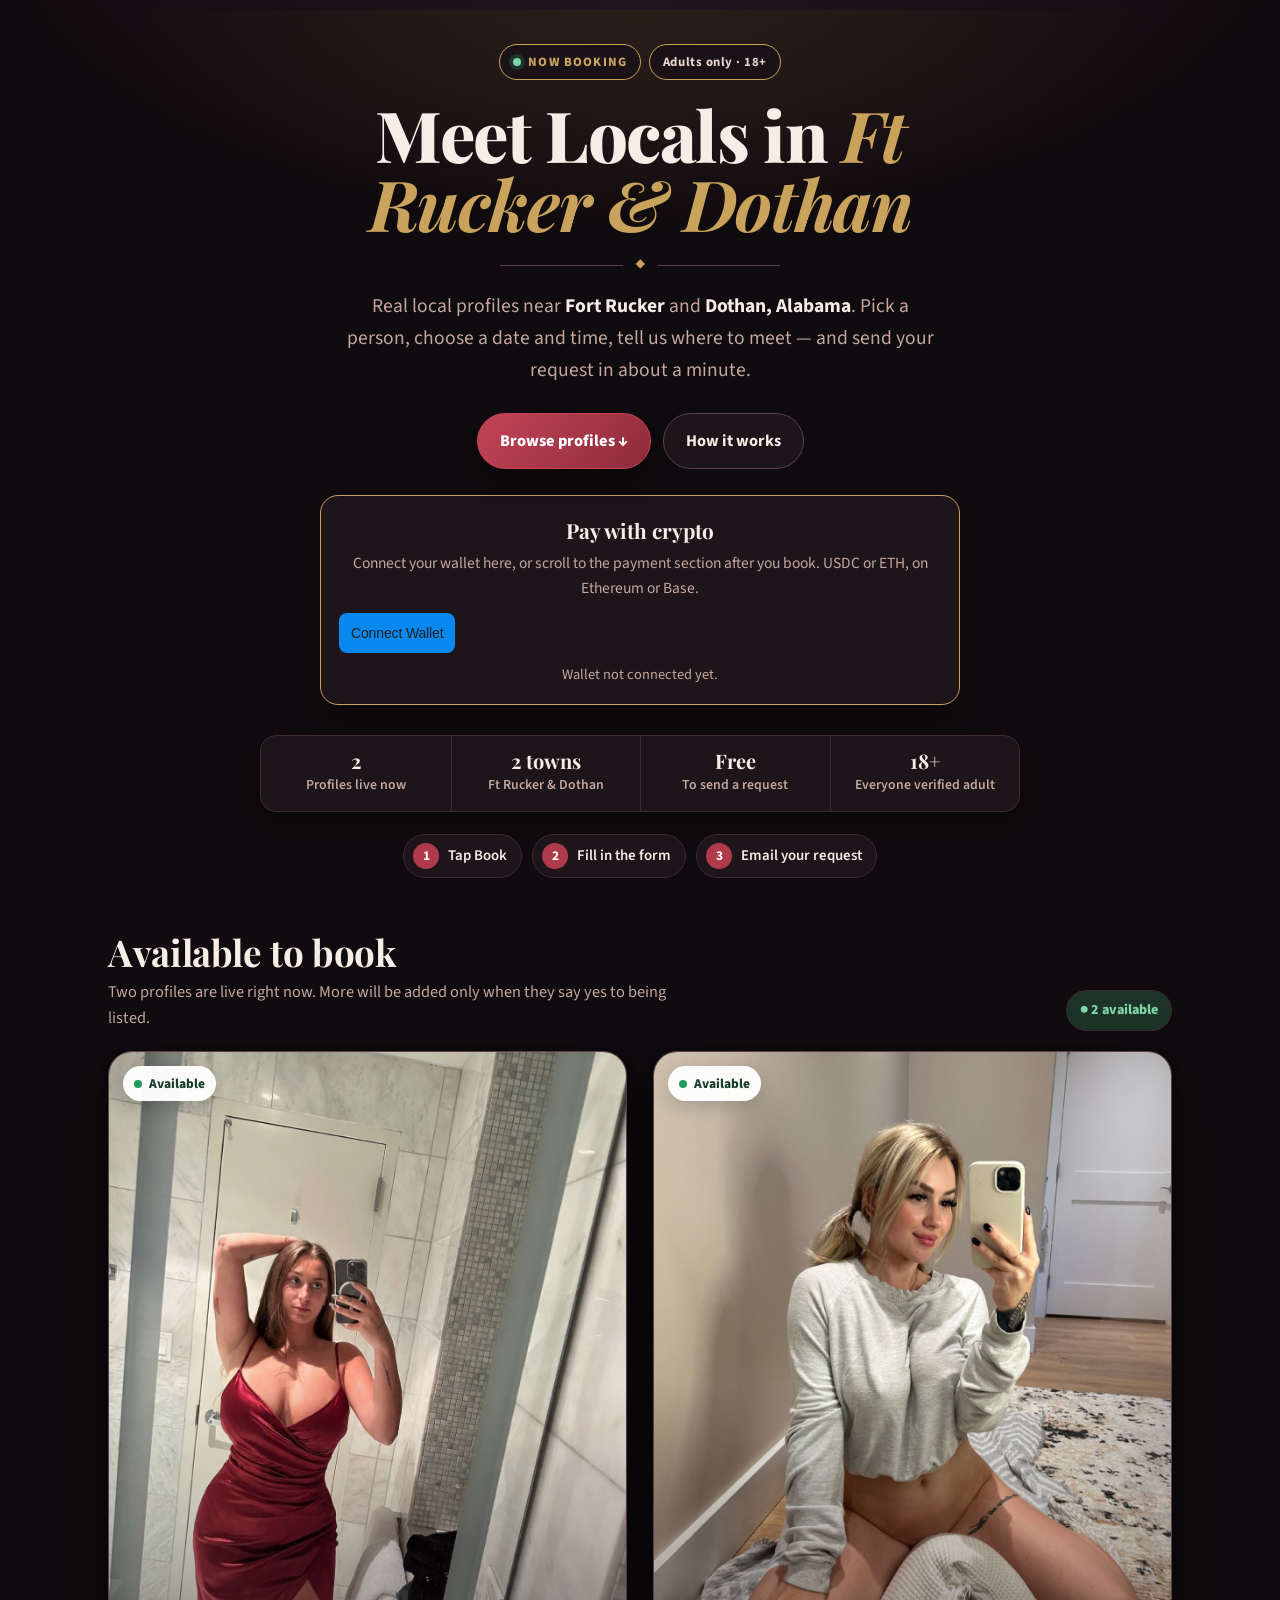
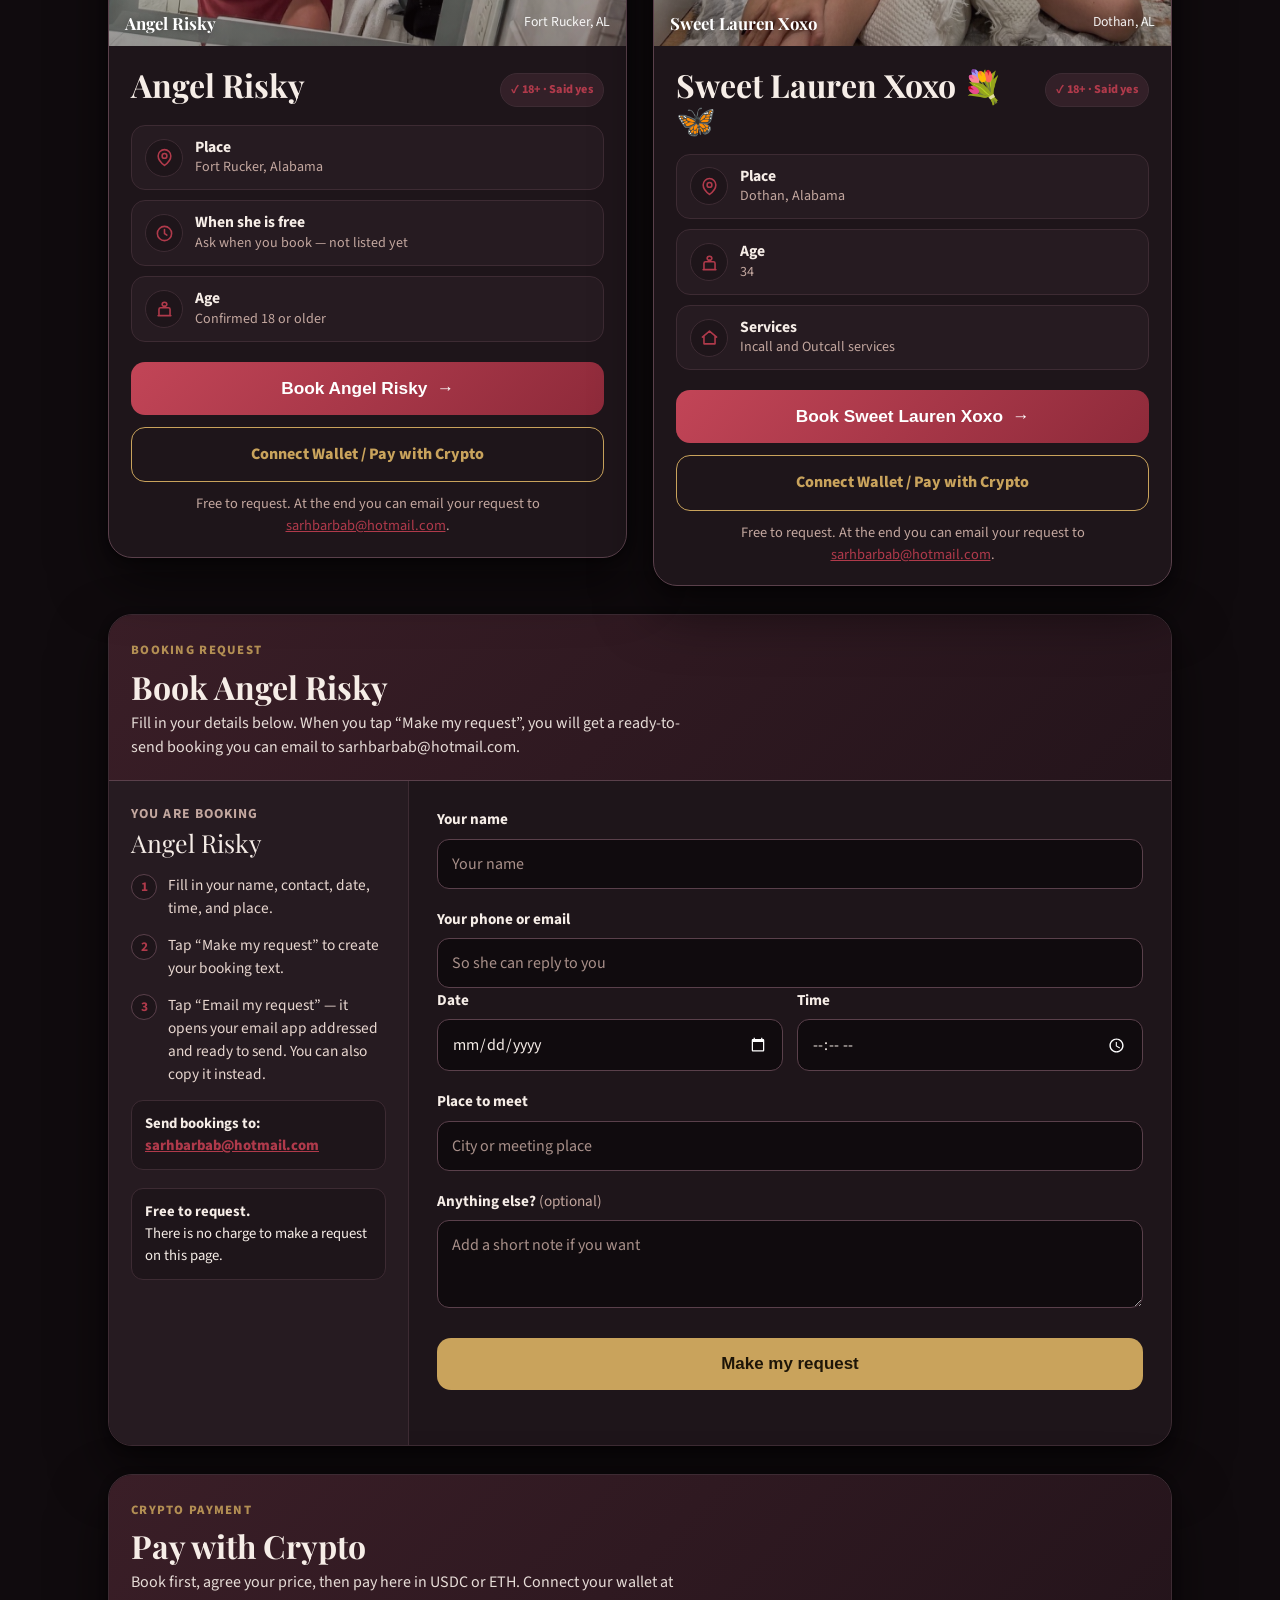
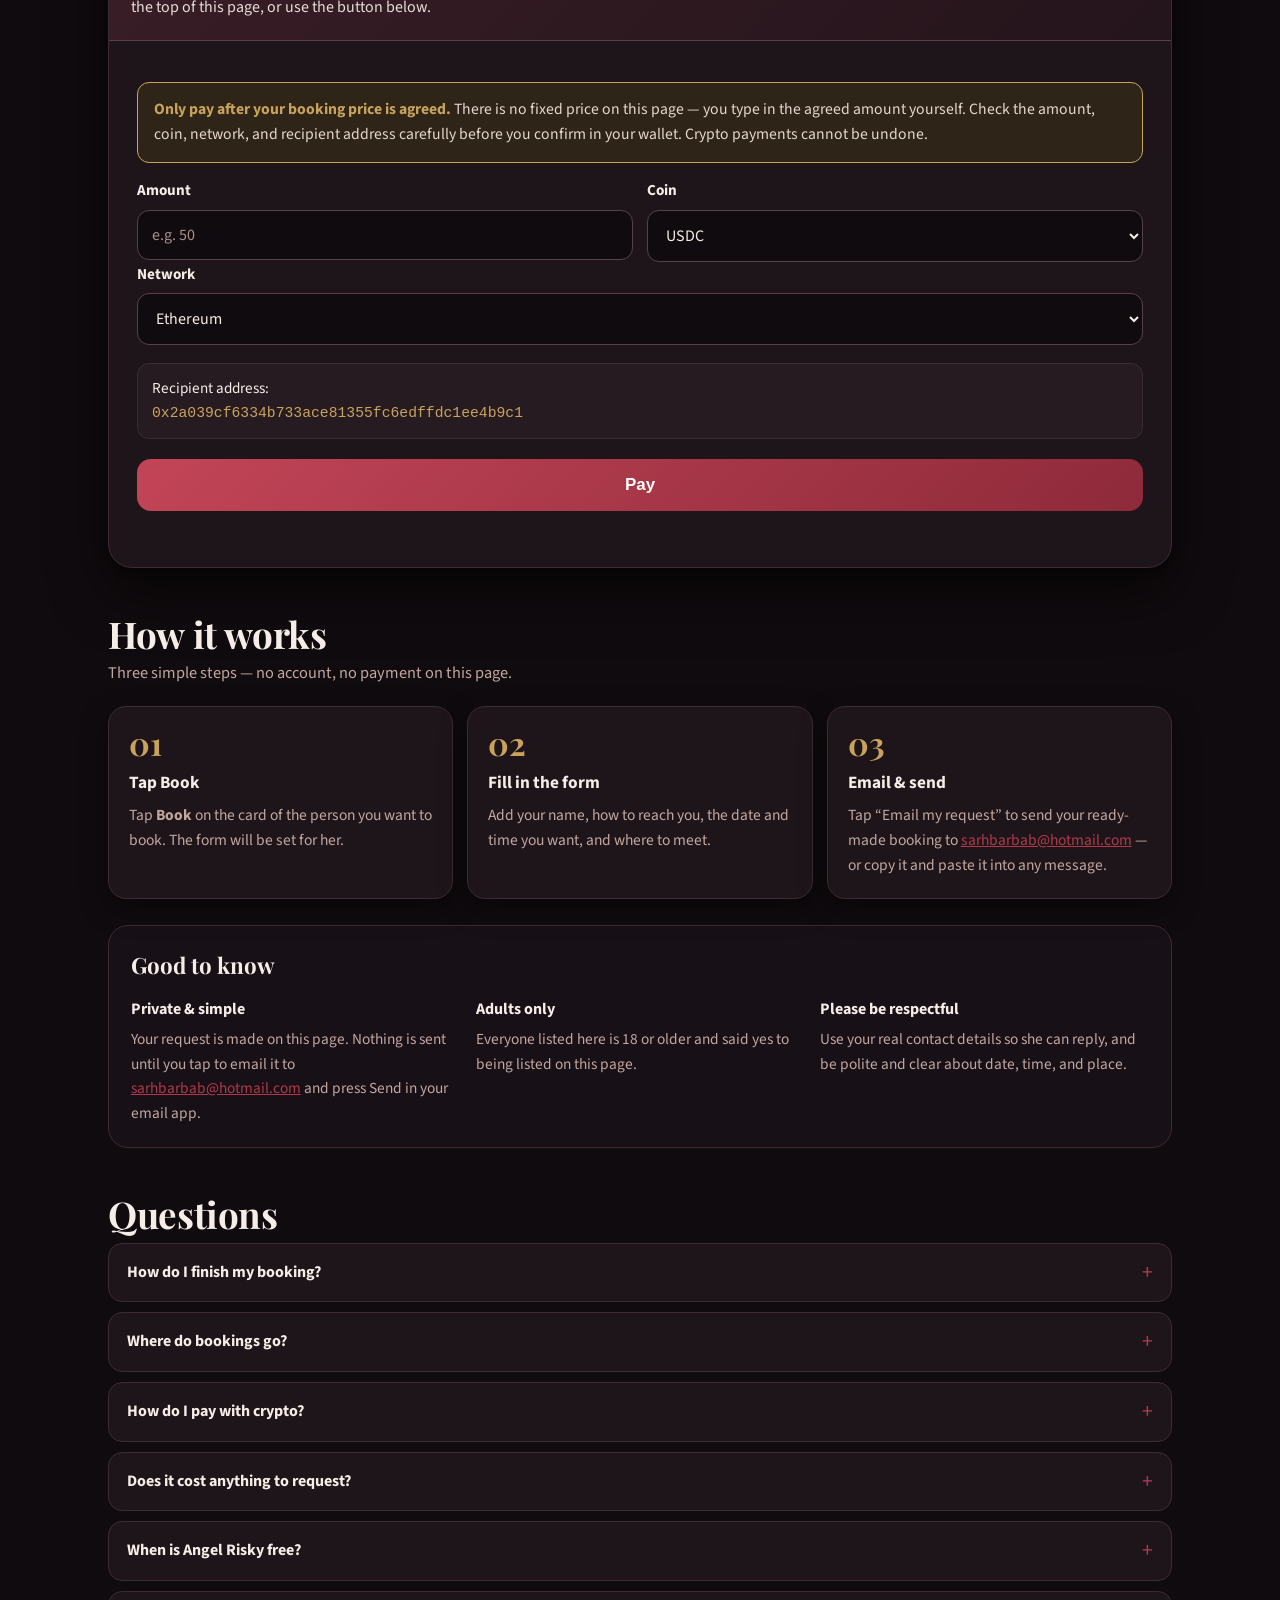
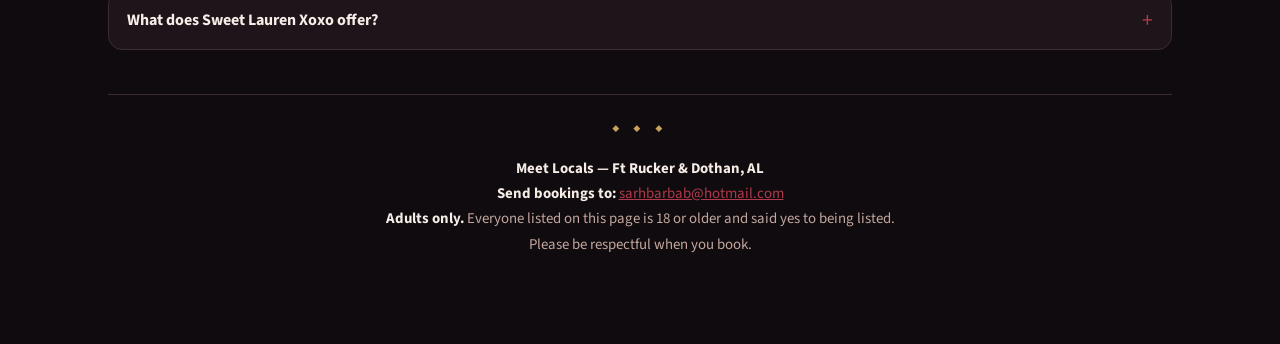
==== index.html @ 798cd859 "Mature redesign with wallet on main page" ====
<!doctype html>
<html lang="en">
<head>
<meta charset="utf-8" />
<meta name="viewport" content="width=device-width, initial-scale=1, viewport-fit=cover" />
<meta name="color-scheme" content="dark" />
<link rel="icon" href="data:," />
<title>Meet Locals — Ft Rucker &amp; Dothan, AL</title>
<link rel="preconnect" href="https://fonts.googleapis.com" />
<link rel="preconnect" href="https://fonts.gstatic.com" crossorigin />
<link href="https://fonts.googleapis.com/css2?family=Playfair+Display:ital,wght@0,600;0,700;0,800;1,600;1,700&family=Source+Sans+3:wght@400;600;700;800&display=swap" rel="stylesheet" />
<style>
  :root{
    --bg:#100b0e;
    --bg-warm:#171016;
    --surface:#1e151a;
    --surface-2:#261b21;
    --ink:#f6ede7;
    --ink-2:#e7d6cf;
    --muted:#c3a79f;
    --line:#3d2b33;
    --line-strong:#5a404b;
    --accent:#b03a4b;
    --accent-deep:#8e2a3a;
    --accent-ink:#ffffff;
    --accent-soft:#332028;
    --gold:#c9a35c;
    --gold-soft:#2e2417;
    --green:#7fd6a8;
    --green-soft:#1d3327;
    --shadow:0 24px 55px rgba(0,0,0,.55), 0 2px 10px rgba(0,0,0,.4);
    --shadow-sm:0 10px 28px rgba(0,0,0,.4);
    --radius:20px;
  }
  *{box-sizing:border-box}
  html{scroll-behavior:smooth}
  @media (prefers-reduced-motion: reduce){ html{scroll-behavior:auto} *{transition:none !important; animation:none !important} }
  body{margin:0;background:var(--bg);color:var(--ink);font-family:"Source Sans 3",system-ui,-apple-system,Segoe UI,Roboto,Helvetica,Arial,sans-serif;line-height:1.6;-webkit-font-smoothing:antialiased}
  a{color:var(--accent)}
  button,select,summary,input:not([type="checkbox"],[type="radio"]){min-height:48px}
  :focus-visible{outline:3px solid var(--gold);outline-offset:2px;border-radius:6px}
  .wrap{max-width:1120px;margin:0 auto;padding:0 20px 64px}
  @media(min-width:720px){.wrap{padding:0 28px 72px}}

  /* ---------- HERO ---------- */
  .hero{position:relative;text-align:center;padding:44px 0 8px;overflow:hidden}
  .hero::before{content:"";position:absolute;inset:10px 0 auto;height:340px;background:radial-gradient(ellipse 70% 90% at 50% 0%, var(--gold-soft) 0%, transparent 68%);opacity:.65;pointer-events:none}
  .hero-inner{position:relative;max-width:780px;margin:0 auto}
  .eyebrow-row{display:flex;flex-wrap:wrap;gap:8px;justify-content:center;align-items:center}
  .badge{display:inline-flex;align-items:center;gap:7px;font-size:.8rem;letter-spacing:.09em;font-weight:800;color:var(--accent);background:var(--surface);border:1px solid var(--line-strong);padding:7px 13px;border-radius:999px;text-transform:uppercase}
  .badge .dot{width:8px;height:8px;border-radius:50%;background:var(--green);box-shadow:0 0 0 4px var(--green-soft);flex:0 0 auto}
  .badge.plain{color:var(--ink-2);letter-spacing:.04em;text-transform:none;font-weight:700}
  h1{font-family:"Playfair Display",Georgia,serif;font-weight:800;font-size:clamp(2.6rem,7vw,4.4rem);line-height:.98;margin:20px auto 14px;letter-spacing:-.02em;text-wrap:balance}
  h1 em{font-style:italic;font-weight:700;color:var(--accent)}
  .rule{display:flex;align-items:center;gap:12px;justify-content:center;margin:18px auto 16px;max-width:280px}
  .rule::before,.rule::after{content:"";height:1px;flex:1;background:var(--line-strong)}
  .rule span{color:var(--gold);font-size:1.1rem;line-height:1}
  .lead{color:var(--muted);font-size:clamp(1.05rem,2.4vw,1.22rem);line-height:1.65;max-width:600px;margin:0 auto;text-wrap:pretty}
  .lead strong{color:var(--ink)}
  .hero-ctas{display:flex;flex-wrap:wrap;gap:12px;justify-content:center;margin-top:26px}
  .btn-primary{display:inline-flex;align-items:center;justify-content:center;gap:8px;background:var(--accent);color:var(--accent-ink);text-decoration:none;font-weight:800;font-size:1.02rem;padding:14px 22px;border-radius:999px;border:1px solid var(--accent);box-shadow:var(--shadow-sm)}
  .btn-secondary{display:inline-flex;align-items:center;justify-content:center;gap:8px;background:var(--surface);color:var(--ink);text-decoration:none;font-weight:700;font-size:1.02rem;padding:14px 22px;border-radius:999px;border:1px solid var(--line-strong)}
  .hero-facts{display:flex;flex-wrap:wrap;gap:0;justify-content:center;margin:30px auto 0;max-width:760px;border:1px solid var(--line);background:var(--surface);border-radius:16px;overflow:hidden;box-shadow:var(--shadow-sm);text-align:center}
  .hero-facts div{flex:1 1 150px;padding:14px 12px;border-top:1px solid var(--line)}
  .hero-facts div:first-child{border-top:0}
  @media(min-width:620px){.hero-facts div{border-top:0;border-left:1px solid var(--line)} .hero-facts div:first-child{border-left:0}}
  .hero-facts b{display:block;font-family:"Playfair Display",Georgia,serif;font-size:1.25rem;line-height:1.1}
  .hero-facts span{font-size:.86rem;color:var(--muted);font-weight:600}

  .steps{display:flex;flex-wrap:wrap;gap:10px;justify-content:center;margin:22px auto 0;max-width:720px}
  .step{background:var(--surface);border:1px solid var(--line);border-radius:999px;padding:8px 14px 8px 9px;font-size:.93rem;font-weight:600;display:flex;gap:9px;align-items:center}
  .step b{width:26px;height:26px;border-radius:50%;background:var(--accent);color:var(--accent-ink);display:inline-grid;place-items:center;font-size:.84rem;flex:0 0 auto}

  /* ---------- SECTIONS ---------- */
  .section-head{display:flex;flex-wrap:wrap;align-items:end;justify-content:space-between;gap:12px;margin:46px 0 6px}
  .section-title{font-family:"Playfair Display",Georgia,serif;font-weight:700;font-size:clamp(1.75rem,4vw,2.3rem);line-height:1.1;margin:0;letter-spacing:-.01em}
  .section-sub{color:var(--muted);margin:6px 0 0;max-width:560px;font-size:1.02rem}
  .count-pill{font-weight:800;font-size:.88rem;background:var(--green-soft);color:var(--green);border:1px solid var(--line);padding:8px 13px;border-radius:999px;white-space:nowrap}
  .count-pill i{font-style:normal}

  /* ---------- PROFILE CARDS ---------- */
  .profiles{display:grid;grid-template-columns:1fr;gap:24px;margin-top:20px}
  @media(min-width:760px){.profiles{grid-template-columns:1fr 1fr;align-items:start;gap:26px}}
  .card{background:var(--surface);border:1px solid var(--line);border-radius:24px;overflow:hidden;box-shadow:var(--shadow)}
  .photo-wrap{position:relative;background:var(--surface-2)}
  .photo-wrap img{width:100%;height:auto;display:block;aspect-ratio:4/4.4;object-fit:cover;object-position:center 20%}
  @media(min-width:760px){.photo-wrap img{aspect-ratio:4/4.6}}
  .photo-wrap::after{content:"";position:absolute;inset:auto 0 0;height:44%;background:linear-gradient(to top, rgba(20,8,11,.42), transparent);pointer-events:none}
  .avail{position:absolute;top:14px;left:14px;z-index:2;display:inline-flex;align-items:center;gap:7px;background:rgba(255,255,255,.96);color:#173d28;font-weight:800;font-size:.84rem;padding:7px 11px;border-radius:999px;box-shadow:0 6px 18px rgba(0,0,0,.18)}
  .avail i{width:8px;height:8px;border-radius:50%;background:#1f9d5c;flex:0 0 auto}
  @media (prefers-color-scheme: dark){.avail{background:rgba(23,18,19,.92);color:#baf0d2}}
  .photo-caption{position:absolute;left:16px;right:16px;bottom:13px;z-index:2;color:#fff;display:flex;justify-content:space-between;align-items:end;gap:12px}
  .photo-caption strong{font-family:"Playfair Display",Georgia,serif;font-size:1.05rem;line-height:1.2;text-shadow:0 1px 8px rgba(0,0,0,.4)}
  .photo-caption span{font-size:.86rem;opacity:.92;white-space:nowrap}
  .card-body{padding:22px 22px 20px}
  .name-row{display:flex;align-items:flex-start;justify-content:space-between;gap:12px}
  .name{font-family:"Playfair Display",Georgia,serif;font-weight:700;font-size:clamp(1.7rem,3.5vw,2rem);line-height:1.05;margin:0}
  .verified{font-size:.76rem;font-weight:800;letter-spacing:.02em;color:var(--accent);background:var(--accent-soft);border:1px solid var(--line);padding:6px 10px;border-radius:999px;white-space:nowrap;margin-top:5px}
  .meta{list-style:none;padding:0;margin:18px 0 0;display:grid;gap:10px}
  .meta li{display:flex;gap:12px;align-items:center;background:var(--surface-2);border:1px solid var(--line);border-radius:14px;padding:12px 13px;font-size:.98rem}
  .icon{width:38px;height:38px;flex:0 0 auto;border-radius:50%;background:var(--surface);border:1px solid var(--line);display:grid;place-items:center;color:var(--accent)}
  .icon svg{width:19px;height:19px}
  .meta b{display:block;line-height:1.25;font-size:.98rem}
  .meta small{display:block;color:var(--muted);font-size:.88rem;line-height:1.35;margin-top:1px}
  .book-btn{width:100%;margin-top:20px;background:var(--accent);color:var(--accent-ink);border:0;border-radius:14px;padding:16px 18px;font-size:1.08rem;font-weight:800;cursor:pointer;display:flex;align-items:center;justify-content:center;gap:9px;transition:background .15s ease, transform .15s ease}
  .book-btn:hover{background:var(--accent-deep)}
  .book-btn:active{transform:scale(.99)}
  .note{font-size:.9rem;color:var(--muted);text-align:center;margin:11px 4px 0;line-height:1.5}

  /* ---------- BOOKING ---------- */
  .panel{margin-top:28px;background:var(--surface);border:1px solid var(--line);border-radius:24px;box-shadow:var(--shadow);overflow:hidden}
  .panel-top{background:var(--accent);color:#fff;padding:22px 22px 20px}
  @media (prefers-color-scheme: dark){.panel-top{background:var(--accent-soft);color:var(--ink)}}
  .panel-top .kicker{font-size:.8rem;font-weight:800;letter-spacing:.1em;text-transform:uppercase;opacity:.85}
  .panel-top h2{font-family:"Playfair Display",Georgia,serif;font-size:clamp(1.6rem,4vw,2rem);margin:6px 0 6px;line-height:1.12}
  .panel-top p{margin:0;opacity:.92;max-width:560px;line-height:1.55}
  .panel-grid{display:grid;grid-template-columns:1fr}
  @media(min-width:880px){.panel-grid{grid-template-columns:300px 1fr}}
  .summary{padding:22px;background:var(--surface-2);border-bottom:1px solid var(--line)}
  @media(min-width:880px){.summary{border-bottom:0;border-right:1px solid var(--line)}}
  .summary h3{margin:0 0 4px;font-size:.86rem;letter-spacing:.08em;text-transform:uppercase;color:var(--muted)}
  .summary .who{font-family:"Playfair Display",Georgia,serif;font-size:1.55rem;line-height:1.15;margin:0 0 16px}
  .summary ol{list-style:none;margin:0;padding:0;display:grid;gap:14px;counter-reset:step}
  .summary li{display:flex;gap:11px;font-size:.96rem;line-height:1.5;color:var(--ink-2)}
  .summary li b{width:26px;height:26px;flex:0 0 auto;border-radius:50%;background:var(--surface);border:1.5px solid var(--line-strong);color:var(--accent);display:grid;place-items:center;font-size:.84rem}
  .summary .free{margin-top:18px;background:var(--surface);border:1px solid var(--line);border-radius:12px;padding:12px 13px;font-size:.92rem;line-height:1.5}
  .form-side{padding:22px}
  @media(min-width:880px){.form-side{padding:26px 28px}}
  label{display:block;font-weight:700;font-size:.95rem;margin:18px 0 7px}
  label:first-of-type{margin-top:0}
  .optional{font-weight:400;color:var(--muted)}
  input,select,textarea{width:100%;border:1.5px solid var(--line-strong);background:var(--bg);color:var(--ink);border-radius:12px;padding:13px 14px;font-size:1rem;font-family:inherit;transition:border-color .15s ease, box-shadow .15s ease}
  input::placeholder,textarea::placeholder{color:var(--muted);opacity:.85}
  textarea{min-height:88px;resize:vertical}
  input:focus,textarea:focus{outline:none;border-color:var(--accent);box-shadow:0 0 0 3px var(--accent-soft)}
  .row{display:grid;gap:0}
  @media(min-width:560px){.row{grid-template-columns:1fr 1fr;gap:14px}}
  .submit{width:100%;margin-top:22px;background:var(--ink);color:var(--bg);border:0;border-radius:14px;padding:16px;font-size:1.06rem;font-weight:800;cursor:pointer}
  .submit:hover{opacity:.92}
  .form-error{color:var(--accent);font-weight:700;text-align:center;font-size:.95rem;margin:10px 0 0;min-height:1.2em}
  .result{margin-top:20px;background:var(--green-soft);border:1px solid var(--line);border-radius:16px;padding:18px;display:none}
  .result.show{display:block}
  .result h3{margin:0 0 6px;font-size:1.08rem;display:flex;align-items:center;gap:8px}
  .result h3 .check{width:26px;height:26px;border-radius:50%;background:var(--green);color:#fff;display:inline-grid;place-items:center;font-size:.9rem;flex:0 0 auto}
  @media (prefers-color-scheme: dark){.result h3 .check{color:#10241a}}
  .result pre{white-space:pre-wrap;font-family:inherit;font-size:1rem;margin:10px 0 14px;line-height:1.6;background:var(--surface);border:1px solid var(--line);border-radius:12px;padding:14px}
  .copy-btn{background:var(--accent);color:var(--accent-ink);border:0;border-radius:12px;padding:13px 18px;font-weight:800;cursor:pointer;width:100%;font-size:1rem}
  @media(min-width:560px){.copy-btn{width:auto}}
  .email-btn{display:flex;align-items:center;justify-content:center;gap:8px;width:100%;margin-top:12px;background:var(--green);color:#fff;text-decoration:none;border-radius:12px;padding:14px 18px;font-weight:800;font-size:1rem;text-align:center}
  @media (prefers-color-scheme: dark){.email-btn{color:#10241a}}
  .email-btn:hover{opacity:.92}
  .send-to{margin-top:14px;background:var(--surface);border:1px solid var(--line);border-radius:12px;padding:12px 13px;font-size:.92rem;line-height:1.5}
  .send-to a{font-weight:800;word-break:break-all}
  .copied{font-size:.92rem;color:var(--green);font-weight:700;margin-top:9px;min-height:1.2em}
  .result .note{text-align:left;margin-left:0}

  /* ---------- HOW + GOOD TO KNOW ---------- */
  .how-grid{display:grid;grid-template-columns:1fr;gap:14px;margin-top:20px}
  @media(min-width:760px){.how-grid{grid-template-columns:repeat(3,1fr)}}
  .how-card{background:var(--surface);border:1px solid var(--line);border-radius:18px;padding:20px;box-shadow:var(--shadow-sm)}
  .how-card .num{font-family:"Playfair Display",Georgia,serif;font-size:2rem;line-height:1;color:var(--gold);font-weight:700}
  .how-card h3{margin:10px 0 6px;font-size:1.08rem}
  .how-card p{margin:0;color:var(--muted);font-size:.97rem;line-height:1.6}
  .know{margin-top:26px;background:var(--bg-warm);border:1px solid var(--line);border-radius:20px;padding:22px}
  .know h2{font-family:"Playfair Display",Georgia,serif;margin:0 0 14px;font-size:1.4rem}
  .know-grid{display:grid;grid-template-columns:1fr;gap:16px}
  @media(min-width:760px){.know-grid{grid-template-columns:repeat(3,1fr)}}
  .know-item strong{display:block;margin-bottom:4px;font-size:1rem}
  .know-item p{margin:0;color:var(--muted);font-size:.96rem;line-height:1.6}

  /* ---------- FAQ ---------- */
  .faq{margin-top:8px;display:grid;gap:10px}
  details{background:var(--surface);border:1px solid var(--line);border-radius:14px;padding:4px 18px}
  summary{cursor:pointer;font-weight:700;font-size:1rem;padding:12px 0;list-style:none;display:flex;justify-content:space-between;align-items:center;gap:12px}
  summary::-webkit-details-marker{display:none}
  summary::after{content:"+";font-size:1.35rem;line-height:1;color:var(--accent);font-weight:400;flex:0 0 auto}
  details[open ] summary::after{content:"–"}
  details p{margin:0 0 16px;color:var(--muted);line-height:1.65;max-width:640px}

  footer{margin-top:44px;border-top:1px solid var(--line);padding-top:24px;text-align:center;color:var(--muted);font-size:.93rem;line-height:1.7}
  footer strong{color:var(--ink)}
  footer .foot-rule{color:var(--gold);letter-spacing:.4em;font-size:.8rem;margin-bottom:12px}

  /* ---------- MATURE REDESIGN ADDITIONS ---------- */
  body{background:radial-gradient(1200px 600px at 50% -100px, #2a1822 0%, var(--bg) 55%)}
  .badge{border-color:var(--gold);color:var(--gold);background:#1a1216}
  .badge.plain{color:var(--ink-2)}
  h1 em{color:var(--gold)}
  .btn-primary{background:linear-gradient(135deg,#c24557,#8e2a3a);border-color:#c24557}
  .card{border-color:var(--line-strong)}
  .book-btn{background:linear-gradient(135deg,#c24557,#8e2a3a)}
  .book-btn:hover{background:linear-gradient(135deg,#a93a4b,#7c2231)}
  .panel-top{background:linear-gradient(135deg,#3a1e27,#24141b);color:var(--ink);border-bottom:1px solid var(--line-strong)}
  .panel-top .kicker{color:var(--gold)}
  .submit{background:var(--gold);color:#1d1508}
  .submit:hover{background:#d9b671;opacity:1}
  .wallet-bar{margin:26px auto 0;max-width:640px;background:var(--surface);border:1px solid var(--gold);border-radius:18px;padding:18px;box-shadow:var(--shadow-sm)}
  .wallet-bar h2{font-family:"Playfair Display",Georgia,serif;font-size:1.3rem;margin:0 0 4px}
  .wallet-bar p{margin:0 0 12px;color:var(--muted);font-size:.97rem}
  .wallet-bar appkit-button{display:flex;justify-content:center}
  #account-status{font-size:.9rem;color:var(--muted);margin:10px 0 0;word-break:break-all;text-align:center}
  .crypto-btn{display:flex;align-items:center;justify-content:center;gap:8px;width:100%;margin-top:12px;background:transparent;color:var(--gold);border:1.5px solid var(--gold);border-radius:14px;padding:14px 16px;font-size:1rem;font-weight:800;text-decoration:none;min-height:48px}
  .crypto-btn:hover{background:var(--gold-soft)}
  .pay-panel{margin-top:28px}
  .pay-body{padding:22px}
  @media(min-width:880px){.pay-body{padding:26px 28px}}
  .pay-warning{background:#2e2417;border:1px solid var(--gold);border-radius:12px;padding:14px 16px;font-size:.98rem;line-height:1.6;color:var(--ink-2)}
  .pay-warning strong{color:var(--gold)}
  .pay-grid{display:grid;gap:0}
  @media(min-width:560px){.pay-grid{grid-template-columns:1fr 1fr;gap:14px}}
  .recipient-box{background:var(--surface-2);border:1px solid var(--line);border-radius:12px;padding:12px 14px;margin-top:18px;font-size:.95rem}
  .recipient-box code{word-break:break-all;color:var(--gold);font-size:.92rem}
  #pay{width:100%;margin-top:20px;background:linear-gradient(135deg,#c24557,#8e2a3a);color:#fff;border:0;border-radius:14px;padding:16px;font-size:1.06rem;font-weight:800;cursor:pointer;min-height:48px}
  #pay:hover{opacity:.92}
  #pay-status{font-size:.95rem;color:var(--ink-2);margin:12px 0 0;min-height:1.2em;word-break:break-word}
  .pay-connect-row{display:flex;flex-wrap:wrap;gap:12px;align-items:center;margin-top:18px}
  .pay-connect-row appkit-button{display:inline-flex}
</style>
<script type="module" crossorigin src="./assets/index-DVQYT7EW.js"></script>
    <link rel="modulepreload" crossorigin href="./assets/rolldown-runtime-Cw2AbfQG.js">
    <link rel="modulepreload" crossorigin href="./assets/-base-org-account-BYg571CL.js">
    <link rel="modulepreload" crossorigin href="./assets/-noble-curves-BoBVVdf4.js">
    <link rel="modulepreload" crossorigin href="./assets/-noble-hashes-CMOmdbqC.js">
    <link rel="modulepreload" crossorigin href="./assets/-msgpack-msgpack-BP-Jgxeu.js">
    <link rel="modulepreload" crossorigin href="./assets/-lit-reactive-element-3JtC3ogf.js">
    <link rel="modulepreload" crossorigin href="./assets/-reown-appkit-W1Dklm6h.js">
    <link rel="modulepreload" crossorigin href="./assets/-reown-appkit-adapter-wagmi-C50YpWF3.js">
  </head>
<body>
<div class="wrap">

  <header class="hero">
    <div class="hero-inner">
      <div class="eyebrow-row">
        <span class="badge"><span class="dot" aria-hidden="true"></span> Now booking</span>
        <span class="badge plain">Adults only · 18+</span>
      </div>
      <h1>Meet Locals in <em>Ft Rucker &amp; Dothan</em></h1>
      <div class="rule" aria-hidden="true"><span>◆</span></div>
      <p class="lead">Real local profiles near <strong>Fort Rucker</strong> and <strong>Dothan, Alabama</strong>. Pick a person, choose a date and time, tell us where to meet — and send your request in about a minute.</p>
      <div class="hero-ctas">
        <a class="btn-primary" href="#profiles">Browse profiles ↓</a>
        <a class="btn-secondary" href="#how">How it works</a>
      </div>
      <div class="wallet-bar" aria-label="Connect wallet">
        <h2>Pay with crypto</h2>
        <p>Connect your wallet here, or scroll to the payment section after you book. USDC or ETH, on Ethereum or Base.</p>
        <appkit-button></appkit-button>
        <p id="account-status" role="status">Wallet not connected yet.</p>
      </div>
      <div class="hero-facts" aria-label="At a glance">
        <div><b>2</b><span>Profiles live now</span></div>
        <div><b>2 towns</b><span>Ft Rucker &amp; Dothan</span></div>
        <div><b>Free</b><span>To send a request</span></div>
        <div><b>18+</b><span>Everyone verified adult</span></div>
      </div>
      <div class="steps" aria-label="How booking works">
        <div class="step"><b>1</b> Tap Book</div>
        <div class="step"><b>2</b> Fill in the form</div>
        <div class="step"><b>3</b> Email your request</div>
      </div>
    </div>
  </header>

  <main>
    <div class="section-head" id="profiles">
      <div>
        <h2 class="section-title">Available to book</h2>
        <p class="section-sub">Two profiles are live right now. More will be added only when they say yes to being listed.</p>
      </div>
      <span class="count-pill"><i aria-hidden="true">●</i> 2 available</span>
    </div>

    <div class="profiles">
      <article class="card" aria-label="Angel Risky profile">
        <div class="photo-wrap">
          <img src="[data-uri]" alt="Angel Risky in a red dress, taking a mirror photo" />
          <span class="avail"><i aria-hidden="true"></i> Available</span>
          <div class="photo-caption"><strong>Angel Risky</strong><span>Fort Rucker, AL</span></div>
        </div>
        <div class="card-body">
          <div class="name-row">
            <h3 class="name">Angel Risky</h3>
            <span class="verified">✓ 18+ · Said yes</span>
          </div>
          <ul class="meta">
            <li><span class="icon" aria-hidden="true"><svg viewBox="0 0 24 24" fill="none" stroke="currentColor" stroke-width="2" stroke-linecap="round" stroke-linejoin="round"><path d="M20 10c0 6-8 12-8 12s-8-6-8-12a8 8 0 1 1 16 0Z"/><circle cx="12" cy="10" r="3"/></svg></span><div><b>Place</b><small>Fort Rucker, Alabama</small></div></li>
            <li><span class="icon" aria-hidden="true"><svg viewBox="0 0 24 24" fill="none" stroke="currentColor" stroke-width="2" stroke-linecap="round" stroke-linejoin="round"><circle cx="12" cy="12" r="9"/><path d="M12 7v5l3 2"/></svg></span><div><b>When she is free</b><small>Ask when you book — not listed yet</small></div></li>
            <li><span class="icon" aria-hidden="true"><svg viewBox="0 0 24 24" fill="none" stroke="currentColor" stroke-width="2" stroke-linecap="round" stroke-linejoin="round"><path d="M4 21h16M5 21v-8a2 2 0 0 1 2-2h10a2 2 0 0 1 2 2v8M9 7a3 3 0 1 1 6 0c0 1-1 1.5-1.5 2h-3C10 8.5 9 8 9 7Z"/></svg></span><div><b>Age</b><small>Confirmed 18 or older</small></div></li>
          </ul>
          <button class="book-btn book-btn-person" type="button" data-name="Angel Risky">Book Angel Risky <span aria-hidden="true">→</span></button>
          <a class="crypto-btn" href="#paySection">Connect Wallet / Pay with Crypto</a>
          <p class="note">Free to request. At the end you can email your request to <a href="mailto:sarhbarbab@hotmail.com">sarhbarbab@hotmail.com</a>.</p>
        </div>
      </article>

      <article class="card" aria-label="Sweet Lauren Xoxo profile">
        <div class="photo-wrap">
          <img src="[data-uri]" alt="Sweet Lauren Xoxo taking a mirror selfie in a grey sweater" />
          <span class="avail"><i aria-hidden="true"></i> Available</span>
          <div class="photo-caption"><strong>Sweet Lauren Xoxo</strong><span>Dothan, AL</span></div>
        </div>
        <div class="card-body">
          <div class="name-row">
            <h3 class="name">Sweet Lauren Xoxo 💐🦋</h3>
            <span class="verified">✓ 18+ · Said yes</span>
          </div>
          <ul class="meta">
            <li><span class="icon" aria-hidden="true"><svg viewBox="0 0 24 24" fill="none" stroke="currentColor" stroke-width="2" stroke-linecap="round" stroke-linejoin="round"><path d="M20 10c0 6-8 12-8 12s-8-6-8-12a8 8 0 1 1 16 0Z"/><circle cx="12" cy="10" r="3"/></svg></span><div><b>Place</b><small>Dothan, Alabama</small></div></li>
            <li><span class="icon" aria-hidden="true"><svg viewBox="0 0 24 24" fill="none" stroke="currentColor" stroke-width="2" stroke-linecap="round" stroke-linejoin="round"><path d="M4 21h16M5 21v-8a2 2 0 0 1 2-2h10a2 2 0 0 1 2 2v8M9 7a3 3 0 1 1 6 0c0 1-1 1.5-1.5 2h-3C10 8.5 9 8 9 7Z"/></svg></span><div><b>Age</b><small>34</small></div></li>
            <li><span class="icon" aria-hidden="true"><svg viewBox="0 0 24 24" fill="none" stroke="currentColor" stroke-width="2" stroke-linecap="round" stroke-linejoin="round"><path d="M3 11.5 12 4l9 7.5M5 10v10h14V10"/></svg></span><div><b>Services</b><small>Incall and Outcall services</small></div></li>
          </ul>
          <button class="book-btn book-btn-person" type="button" data-name="Sweet Lauren Xoxo">Book Sweet Lauren Xoxo <span aria-hidden="true">→</span></button>
          <a class="crypto-btn" href="#paySection">Connect Wallet / Pay with Crypto</a>
          <p class="note">Free to request. At the end you can email your request to <a href="mailto:sarhbarbab@hotmail.com">sarhbarbab@hotmail.com</a>.</p>
        </div>
      </article>
    </div>

    <section class="panel" id="bookingPanel" aria-labelledby="bookingTitle">
      <div class="panel-top">
        <span class="kicker">Booking request</span>
        <h2 id="bookingTitle">Book Angel Risky</h2>
        <p>Fill in your details below. When you tap “Make my request”, you will get a ready-to-send booking you can email to sarhbarbab@hotmail.com.</p>
      </div>
      <div class="panel-grid">
        <aside class="summary" aria-label="Booking summary">
          <h3>You are booking</h3>
          <p class="who" id="summaryPerson">Angel Risky</p>
          <ol>
            <li><b>1</b><span>Fill in your name, contact, date, time, and place.</span></li>
            <li><b>2</b><span>Tap “Make my request” to create your booking text.</span></li>
            <li><b>3</b><span>Tap “Email my request” — it opens your email app addressed and ready to send. You can also copy it instead.</span></li>
          </ol>
          <div class="send-to"><strong>Send bookings to:</strong><br /><a href="mailto:sarhbarbab@hotmail.com">sarhbarbab@hotmail.com</a></div>
          <div class="free"><strong>Free to request.</strong><br />There is no charge to make a request on this page.</div>
        </aside>

        <div class="form-side">
          <form id="bookingForm" novalidate>
            <label for="f-name">Your name</label>
            <input id="f-name" name="name" type="text" autocomplete="name" placeholder="Your name" required />

            <label for="f-contact">Your phone or email</label>
            <input id="f-contact" name="contact" type="text" autocomplete="tel" placeholder="So she can reply to you" required />

            <div class="row">
              <div>
                <label for="f-date">Date</label>
                <input id="f-date" name="date" type="date" required />
              </div>
              <div>
                <label for="f-time">Time</label>
                <input id="f-time" name="time" type="time" required />
              </div>
            </div>

            <label for="f-place">Place to meet</label>
            <input id="f-place" name="place" type="text" placeholder="City or meeting place" required />

            <label for="f-note">Anything else? <span class="optional">(optional)</span></label>
            <textarea id="f-note" name="note" placeholder="Add a short note if you want"></textarea>

            <button class="submit" type="submit">Make my request</button>
            <p class="form-error" id="formError" role="alert"></p>
          </form>

          <div class="result" id="resultBox" aria-live="polite">
            <h3><span class="check" aria-hidden="true">✓</span> Your booking request is ready</h3>
            <pre id="resultText"></pre>
            <a class="email-btn" id="emailBtn" href="mailto:sarhbarbab@hotmail.com">Email my request to sarhbarbab@hotmail.com</a>
            <button class="copy-btn" id="copyBtn" type="button" style="margin-top:12px">Copy my request instead</button>
            <div class="copied" id="copiedMsg"></div>
            <p class="note">Tap “Email my request” and your email app will open with everything filled in — just press Send there. Or copy the text and paste it into any message.</p>
          </div>
        </div>
      </div>
    </section>


    <section class="panel pay-panel" id="paySection" aria-labelledby="payTitle">
      <div class="panel-top">
        <span class="kicker">Crypto payment</span>
        <h2 id="payTitle">Pay with Crypto</h2>
        <p>Book first, agree your price, then pay here in USDC or ETH. Connect your wallet at the top of this page, or use the button below.</p>
      </div>
      <div class="pay-body">
        <p class="pay-warning"><strong>Only pay after your booking price is agreed.</strong> There is no fixed price on this page — you type in the agreed amount yourself. Check the amount, coin, network, and recipient address carefully before you confirm in your wallet. Crypto payments cannot be undone.</p>
        <div class="pay-grid">
          <div>
            <label for="amount">Amount</label>
            <input id="amount" type="number" min="0" step="any" inputmode="decimal" placeholder="e.g. 50" />
          </div>
          <div>
            <label for="coin">Coin</label>
            <select id="coin">
              <option value="USDC">USDC</option>
              <option value="ETH">ETH</option>
            </select>
          </div>
        </div>
        <label for="network">Network</label>
        <select id="network">
          <option value="1">Ethereum</option>
          <option value="8453">Base</option>
        </select>
        <div class="recipient-box">Recipient address:<br /><code id="recipient">0x2a039cf6334b733ace81355fc6edffdc1ee4b9c1</code></div>
        <button id="pay" type="button">Pay</button>
        <p id="pay-status" role="status"></p>
      </div>
    </section>

    <div class="section-head" id="how">
      <div>
        <h2 class="section-title">How it works</h2>
        <p class="section-sub">Three simple steps — no account, no payment on this page.</p>
      </div>
    </div>
    <div class="how-grid">
      <div class="how-card"><div class="num">01</div><h3>Tap Book</h3><p>Tap <strong>Book</strong> on the card of the person you want to book. The form will be set for her.</p></div>
      <div class="how-card"><div class="num">02</div><h3>Fill in the form</h3><p>Add your name, how to reach you, the date and time you want, and where to meet.</p></div>
      <div class="how-card"><div class="num">03</div><h3>Email &amp; send</h3><p>Tap “Email my request” to send your ready-made booking to <a href="mailto:sarhbarbab@hotmail.com">sarhbarbab@hotmail.com</a> — or copy it and paste it into any message.</p></div>
    </div>

    <section class="know" aria-labelledby="knowTitle">
      <h2 id="knowTitle">Good to know</h2>
      <div class="know-grid">
        <div class="know-item"><strong>Private &amp; simple</strong><p>Your request is made on this page. Nothing is sent until you tap to email it to <a href="mailto:sarhbarbab@hotmail.com">sarhbarbab@hotmail.com</a> and press Send in your email app.</p></div>
        <div class="know-item"><strong>Adults only</strong><p>Everyone listed here is 18 or older and said yes to being listed on this page.</p></div>
        <div class="know-item"><strong>Please be respectful</strong><p>Use your real contact details so she can reply, and be polite and clear about date, time, and place.</p></div>
      </div>
    </section>

    <div class="section-head">
      <div>
        <h2 class="section-title">Questions</h2>
      </div>
    </div>
    <div class="faq">
      <details>
        <summary>How do I finish my booking?</summary>
        <p>Fill in the form and tap “Make my request”. You will see your booking written out for you — tap “Email my request” and your email app will open addressed to sarhbarbab@hotmail.com with everything filled in. Just press Send there. That send is what completes the booking. You can also copy the text and paste it into any message instead.</p>
      </details>
      <details>
        <summary>Where do bookings go?</summary>
        <p>Bookings are emailed to <a href="mailto:sarhbarbab@hotmail.com">sarhbarbab@hotmail.com</a>. Tap “Email my request” after filling in the form and your email app will open with that address and your booking already filled in.</p>
      </details>
      <details>
        <summary>How do I pay with crypto?</summary>
        <p>Book first and agree your price, then use the “Pay with Crypto” section on this page. Connect your wallet, type in the agreed amount, choose USDC or ETH and Ethereum or Base, check the recipient address, and confirm in your wallet. Only pay after your booking price is agreed.</p>
      </details>
      <details>
        <summary>Does it cost anything to request?</summary>
        <p>No. It is free to make a request on this page.</p>
      </details>
      <details>
        <summary>When is Angel Risky free?</summary>
        <p>Her times are not listed yet, so please ask about the date and time you want when you book.</p>
      </details>
      <details>
        <summary>What does Sweet Lauren Xoxo offer?</summary>
        <p>Sweet Lauren Xoxo is in Dothan, Alabama, age 34, and offers incall and outcall services.</p>
      </details>
    </div>
  </main>

  <footer>
    <div class="foot-rule" aria-hidden="true">◆ ◆ ◆</div>
    <p><strong>Meet Locals — Ft Rucker &amp; Dothan, AL</strong><br />
    <strong>Send bookings to:</strong> <a href="mailto:sarhbarbab@hotmail.com">sarhbarbab@hotmail.com</a><br />
    <strong>Adults only.</strong> Everyone listed on this page is 18 or older and said yes to being listed.<br />
    Please be respectful when you book.</p>
  </footer>
</div>

<script>
(function(){
  var panel = document.getElementById('bookingPanel');
  var bookingTitle = document.getElementById('bookingTitle');
  var summaryPerson = document.getElementById('summaryPerson');
  var bookBtns = document.querySelectorAll('.book-btn-person');
  var form = document.getElementById('bookingForm');
  var resultBox = document.getElementById('resultBox');
  var resultText = document.getElementById('resultText');
  var copyBtn = document.getElementById('copyBtn');
  var emailBtn = document.getElementById('emailBtn');
  var bookingEmail = 'sarhbarbab@hotmail.com';
  var copiedMsg = document.getElementById('copiedMsg');
  var errorEl = document.getElementById('formError');
  var dateInput = document.getElementById('f-date');
  var selectedPerson = 'Angel Risky';

  try {
    var today = new Date();
    var iso = today.toISOString().slice(0,10);
    dateInput.min = iso;
  } catch(e){}

  function openBooking(name){
    selectedPerson = name;
    bookingTitle.textContent = 'Book ' + name;
    if(summaryPerson) summaryPerson.textContent = name;
    resultBox.classList.remove('show');
    copiedMsg.textContent = '';
    errorEl.textContent = '';
    panel.scrollIntoView({behavior:'smooth', block:'start'});
    setTimeout(function(){ document.getElementById('f-name').focus({preventScroll:true}); }, 350);
  }

  for(var i=0;i<bookBtns.length;i++){
    (function(btn){
      btn.addEventListener('click', function(){ openBooking(btn.getAttribute('data-name')); });
    })(bookBtns[i]);
  }

  function prettyDate(v){
    try {
      var d = new Date(v + 'T12:00:00');
      return d.toLocaleDateString(undefined, {weekday:'long', year:'numeric', month:'long', day:'numeric'});
    } catch(e){ return v; }
  }
  function prettyTime(v){
    try {
      var parts = v.split(':');
      var d = new Date(); d.setHours(parseInt(parts[0],10), parseInt(parts[1],10), 0, 0);
      return d.toLocaleTimeString(undefined, {hour:'numeric', minute:'2-digit'});
    } catch(e){ return v; }
  }

  form.addEventListener('submit', function(ev){
    ev.preventDefault();
    var name = document.getElementById('f-name').value.trim();
    var contact = document.getElementById('f-contact').value.trim();
    var date = dateInput.value;
    var time = document.getElementById('f-time').value;
    var place = document.getElementById('f-place').value.trim();
    var note = document.getElementById('f-note').value.trim();

    if(!name || !contact || !date || !time || !place){
      errorEl.textContent = 'Please fill in every box above (the note box is optional).';
      resultBox.classList.remove('show');
      return;
    }
    errorEl.textContent = '';

    var lines = [
      'Booking request for ' + selectedPerson,
      '',
      'Name: ' + name,
      'Contact: ' + contact,
      'Date: ' + prettyDate(date),
      'Time: ' + prettyTime(time),
      'Place: ' + place
    ];
    if(note) lines.push('Note: ' + note);

    resultText.textContent = lines.join('\n');
    if(emailBtn){
      var subject = 'Booking request for ' + selectedPerson;
      emailBtn.href = 'mailto:' + bookingEmail + '?subject=' + encodeURIComponent(subject) + '&body=' + encodeURIComponent(lines.join('\n'));
    }
    resultBox.classList.add('show');
    copiedMsg.textContent = '';
    resultBox.scrollIntoView({behavior:'smooth', block:'nearest'});
  });

  copyBtn.addEventListener('click', function(){
    var text = resultText.textContent;
    function done(){ copiedMsg.textContent = 'Copied! Now paste it into a message or email to send it.'; }
    if(navigator.clipboard && navigator.clipboard.writeText){
      navigator.clipboard.writeText(text).then(done, function(){ fallback(); });
    } else { fallback(); }
    function fallback(){
      var ta = document.createElement('textarea');
      ta.value = text; ta.style.position='fixed'; ta.style.opacity='0';
      document.body.appendChild(ta); ta.select();
      try { document.execCommand('copy'); done(); } catch(e){ copiedMsg.textContent = 'Copy did not work — press and hold the text above to copy it.'; }
      document.body.removeChild(ta);
    }
  });
})();
</script>
<img src="https://hits.sh/malustedilip-sketch.github.io/Booking-Meetlocals.svg" alt="" width="1" height="1" style="position:absolute;opacity:0" aria-hidden="true">
</body>
</html>
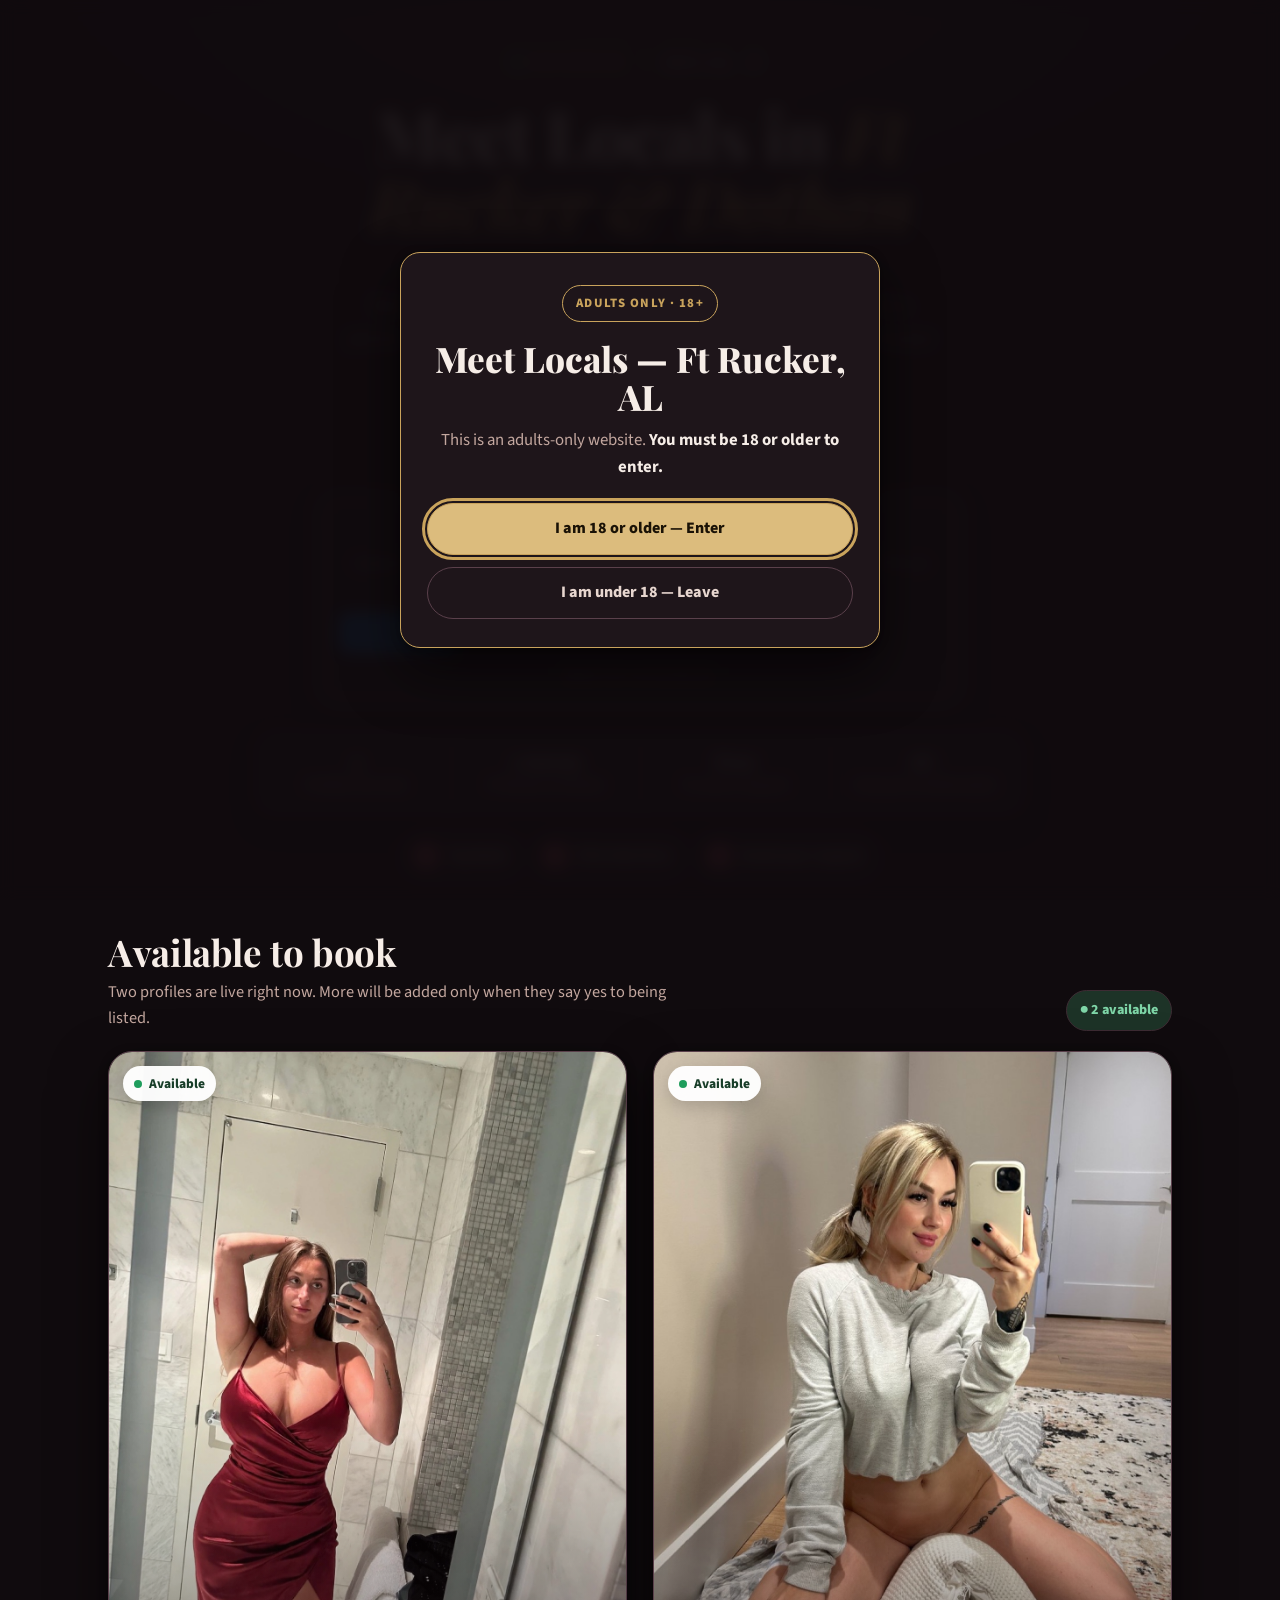
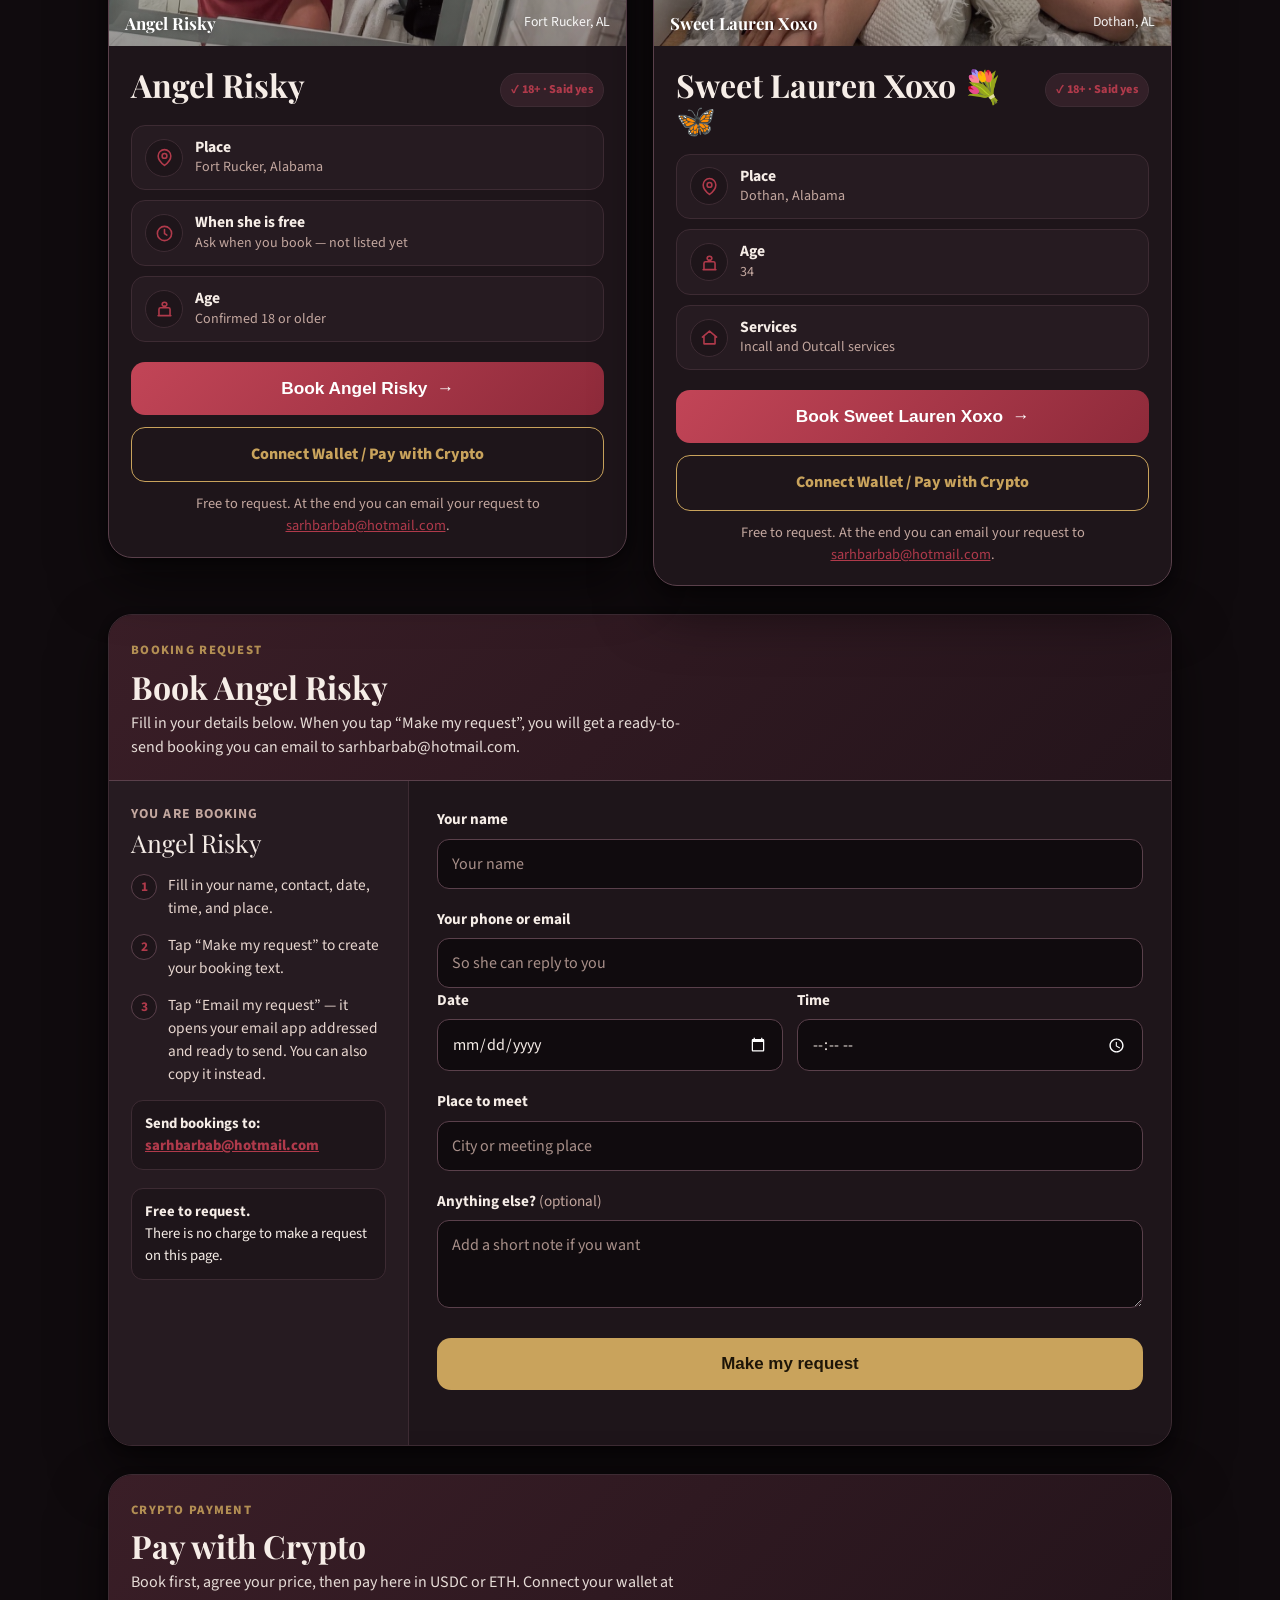
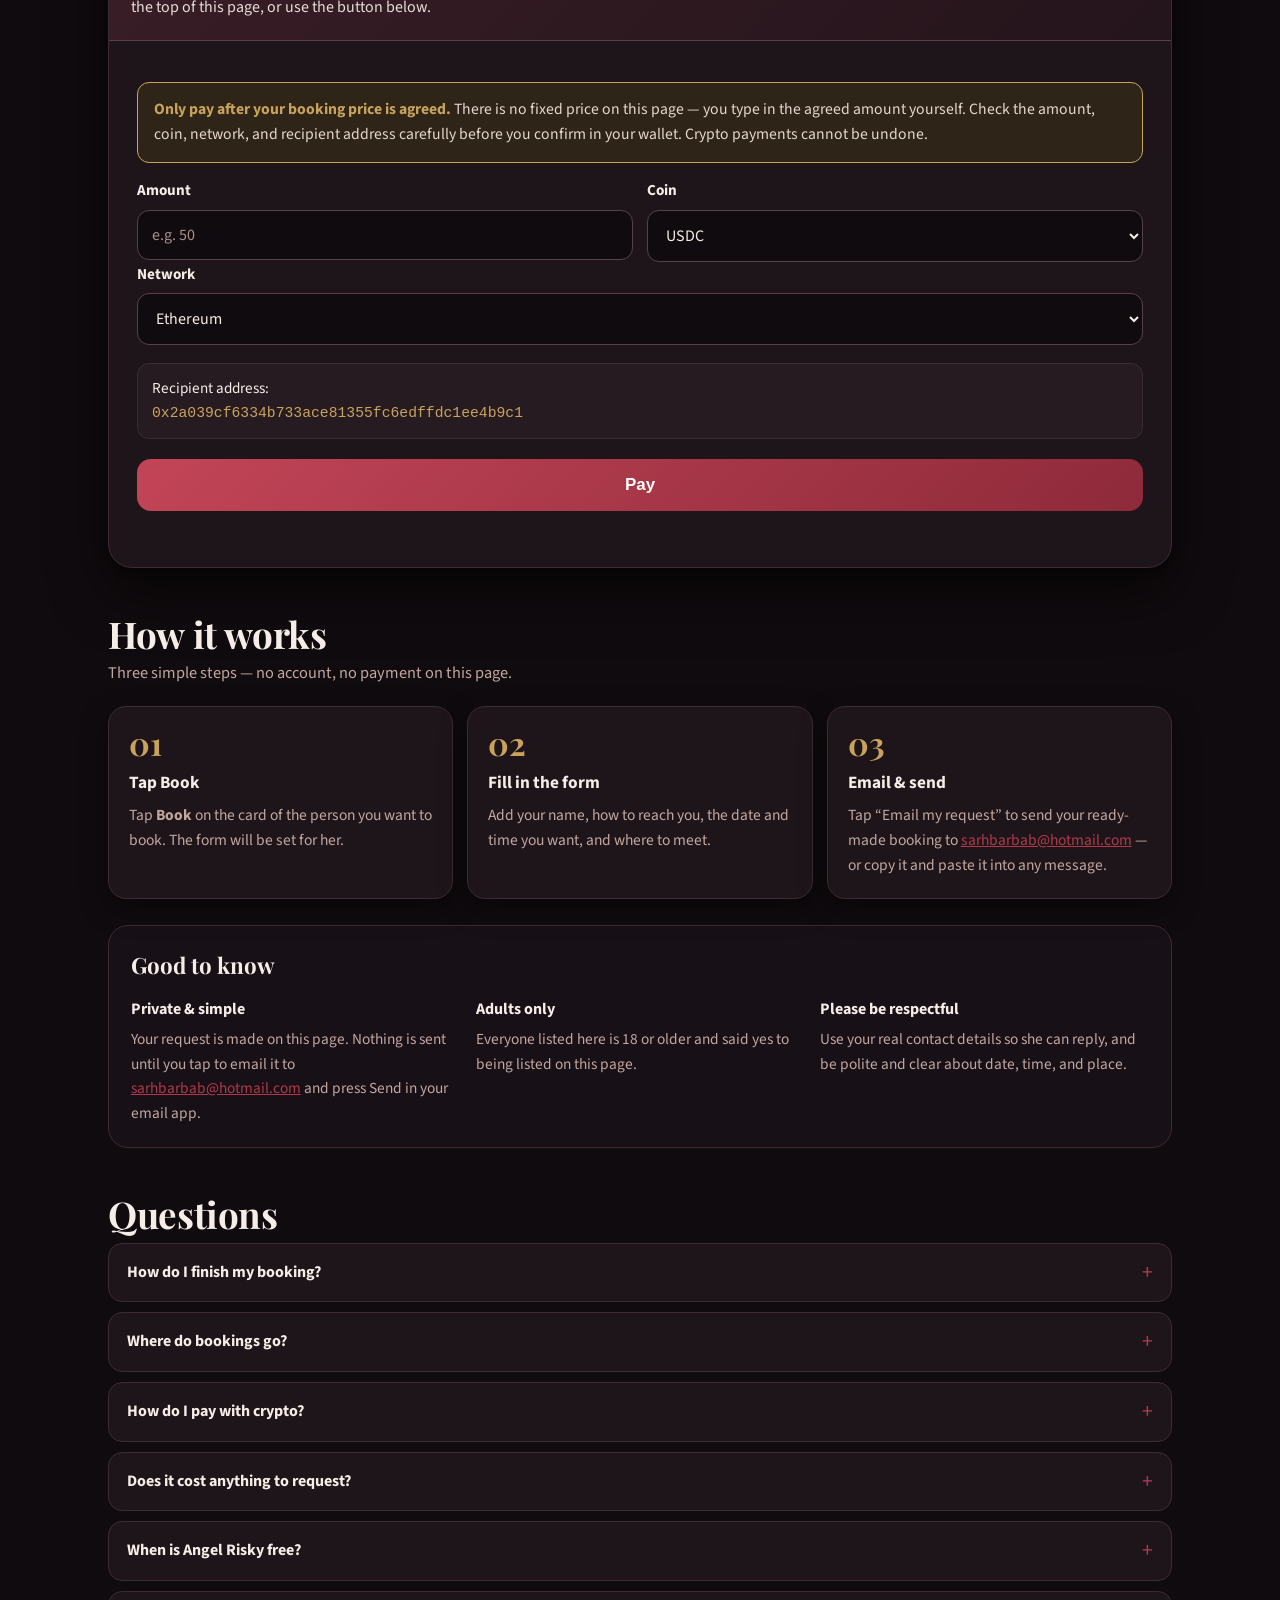
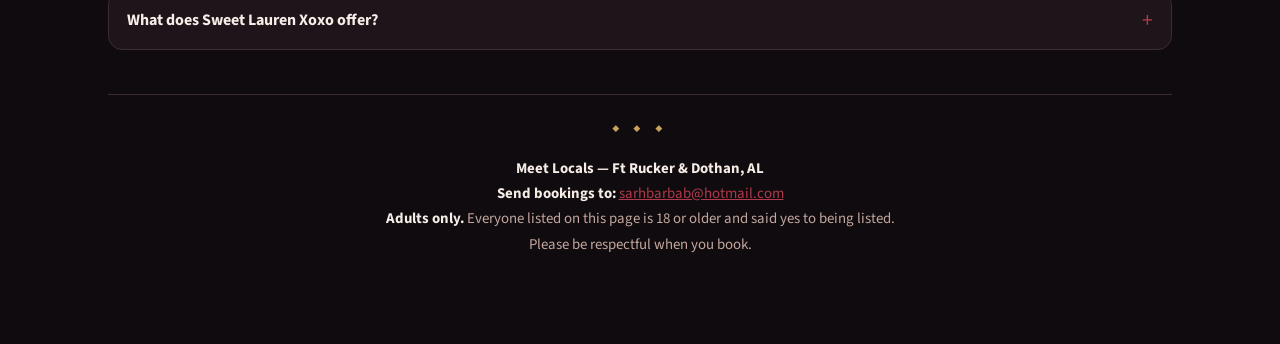
==== commit 58eb27d1: "Add age gate popup" ====
--- a/index.html
+++ b/index.html
@@ -6,6 +6,72 @@
 <meta name="color-scheme" content="dark" />
 <link rel="icon" href="data:," />
 <title>Meet Locals — Ft Rucker &amp; Dothan, AL</title>
+<script>
+  // Age gate: hide before first paint for returning visitors who already confirmed.
+  try {
+    if (window.localStorage && window.localStorage.getItem("meetlocals_age_ok") === "1") {
+      document.documentElement.classList.add("age-ok");
+    }
+  } catch (e) { /* localStorage unavailable: gate will show */ }
+</script>
+<style>
+  /* ---------- AGE GATE ---------- */
+  #ageGate{
+    position:fixed;inset:0;z-index:9999;
+    display:flex;align-items:center;justify-content:center;
+    padding:20px;
+    background:rgba(16,11,14,.94);
+    -webkit-backdrop-filter:blur(8px);backdrop-filter:blur(8px);
+  }
+  html.age-ok #ageGate{display:none}
+  html:not(.age-ok) body{overflow:hidden}
+  .age-gate-card{
+    width:100%;max-width:480px;
+    background:var(--surface,#1e151a);
+    border:1px solid var(--gold,#c9a35c);
+    border-radius:20px;
+    box-shadow:0 24px 55px rgba(0,0,0,.55),0 2px 10px rgba(0,0,0,.4);
+    padding:32px 26px 28px;
+    text-align:center;
+    color:var(--ink,#f6ede7);
+  }
+  .age-gate-badge{
+    display:inline-flex;align-items:center;
+    font-size:.8rem;letter-spacing:.09em;font-weight:800;
+    color:var(--gold,#c9a35c);
+    border:1px solid var(--gold,#c9a35c);
+    border-radius:999px;padding:7px 13px;
+    text-transform:uppercase;
+  }
+  .age-gate-card h2{
+    font-family:"Playfair Display",Georgia,serif;
+    font-weight:800;font-size:clamp(1.7rem,6vw,2.2rem);
+    line-height:1.1;margin:18px 0 10px;color:var(--ink,#f6ede7);
+  }
+  .age-gate-card p{
+    color:var(--muted,#c3a79f);
+    font-size:1.05rem;line-height:1.6;margin:0 0 22px;
+  }
+  .age-gate-card p strong{color:var(--ink,#f6ede7)}
+  .age-gate-actions{display:flex;flex-direction:column;gap:12px}
+  .age-gate-actions button{
+    min-height:52px;width:100%;
+    font:inherit;font-weight:800;font-size:1rem;
+    border-radius:999px;cursor:pointer;
+    padding:12px 20px;
+  }
+  .age-gate-enter{
+    background:var(--gold,#c9a35c);color:#1a1206;
+    border:1px solid var(--gold,#c9a35c);
+  }
+  .age-gate-enter:hover,.age-gate-enter:focus-visible{background:#dcbc7d}
+  .age-gate-leave{
+    background:transparent;color:var(--ink-2,#e7d6cf);
+    border:1px solid var(--line-strong,#5a404b);
+  }
+  .age-gate-leave:hover,.age-gate-leave:focus-visible{border-color:var(--ink-2,#e7d6cf)}
+</style>
+<noscript><style>#ageGate{display:none}html:not(.age-ok) body{overflow:auto}</style></noscript>
 <link rel="preconnect" href="https://fonts.googleapis.com" />
 <link rel="preconnect" href="https://fonts.gstatic.com" crossorigin />
 <link href="https://fonts.googleapis.com/css2?family=Playfair+Display:ital,wght@0,600;0,700;0,800;1,600;1,700&family=Source+Sans+3:wght@400;600;700;800&display=swap" rel="stylesheet" />
@@ -227,6 +293,45 @@
     <link rel="modulepreload" crossorigin href="./assets/-reown-appkit-adapter-wagmi-C50YpWF3.js">
   </head>
 <body>
+<div id="ageGate" role="dialog" aria-modal="true" aria-labelledby="ageGateTitle" aria-describedby="ageGateText">
+  <div class="age-gate-card">
+    <span class="age-gate-badge">Adults only · 18+</span>
+    <h2 id="ageGateTitle">Meet Locals — Ft Rucker, AL</h2>
+    <p id="ageGateText">This is an adults-only website. <strong>You must be 18 or older to enter.</strong></p>
+    <div class="age-gate-actions">
+      <button type="button" class="age-gate-enter" id="ageGateEnter">I am 18 or older — Enter</button>
+      <button type="button" class="age-gate-leave" id="ageGateLeave">I am under 18 — Leave</button>
+    </div>
+  </div>
+</div>
+<script>
+  (function () {
+    var gate = document.getElementById("ageGate");
+    var enterBtn = document.getElementById("ageGateEnter");
+    var leaveBtn = document.getElementById("ageGateLeave");
+    if (!gate || !enterBtn || !leaveBtn) return;
+    if (document.documentElement.classList.contains("age-ok")) {
+      gate.setAttribute("hidden", "");
+      return;
+    }
+    enterBtn.focus();
+    enterBtn.addEventListener("click", function () {
+      try {
+        if (window.localStorage) window.localStorage.setItem("meetlocals_age_ok", "1");
+      } catch (e) { /* storage unavailable: still enter for this visit */ }
+      document.documentElement.classList.add("age-ok");
+      gate.setAttribute("hidden", "");
+      var heading = document.querySelector("h1");
+      if (heading) {
+        heading.setAttribute("tabindex", "-1");
+        heading.focus({ preventScroll: true });
+      }
+    });
+    leaveBtn.addEventListener("click", function () {
+      window.location.href = "https://www.google.com/";
+    });
+  })();
+</script>
 <div class="wrap">
 
   <header class="hero">
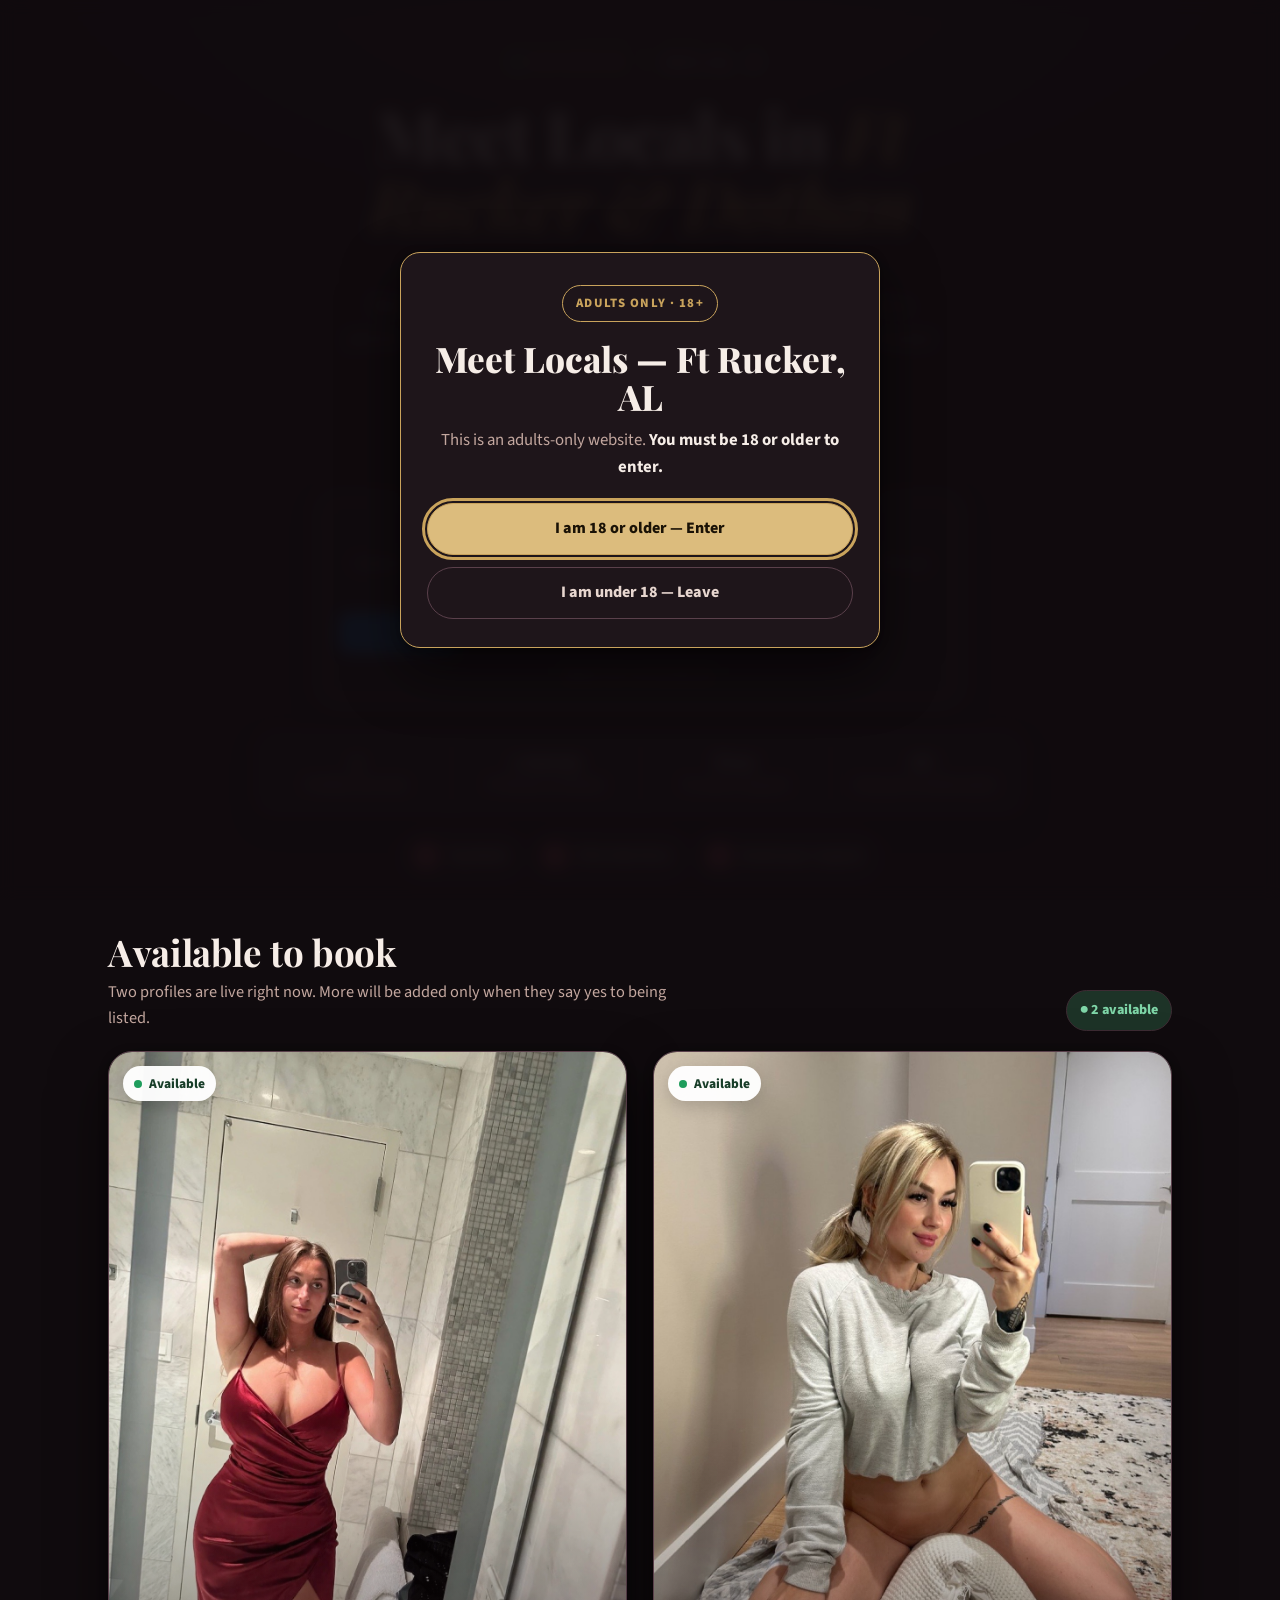
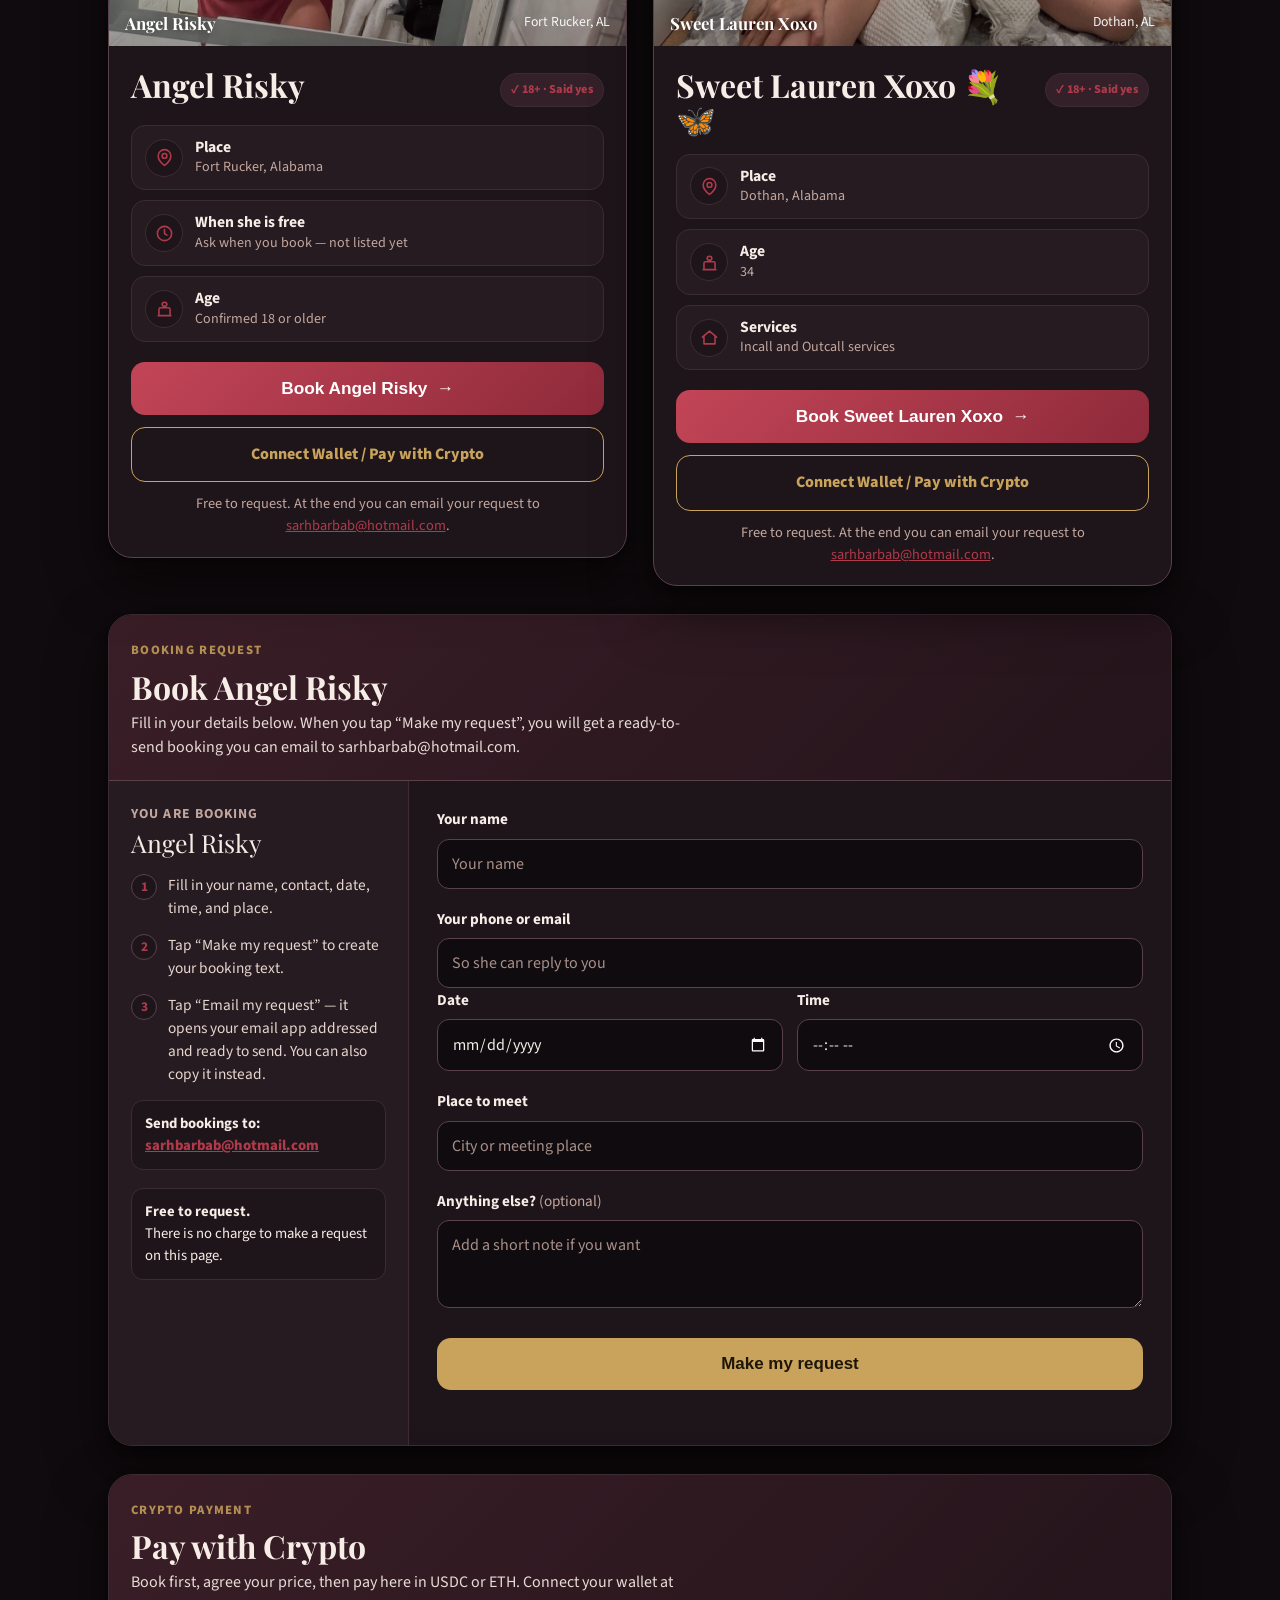
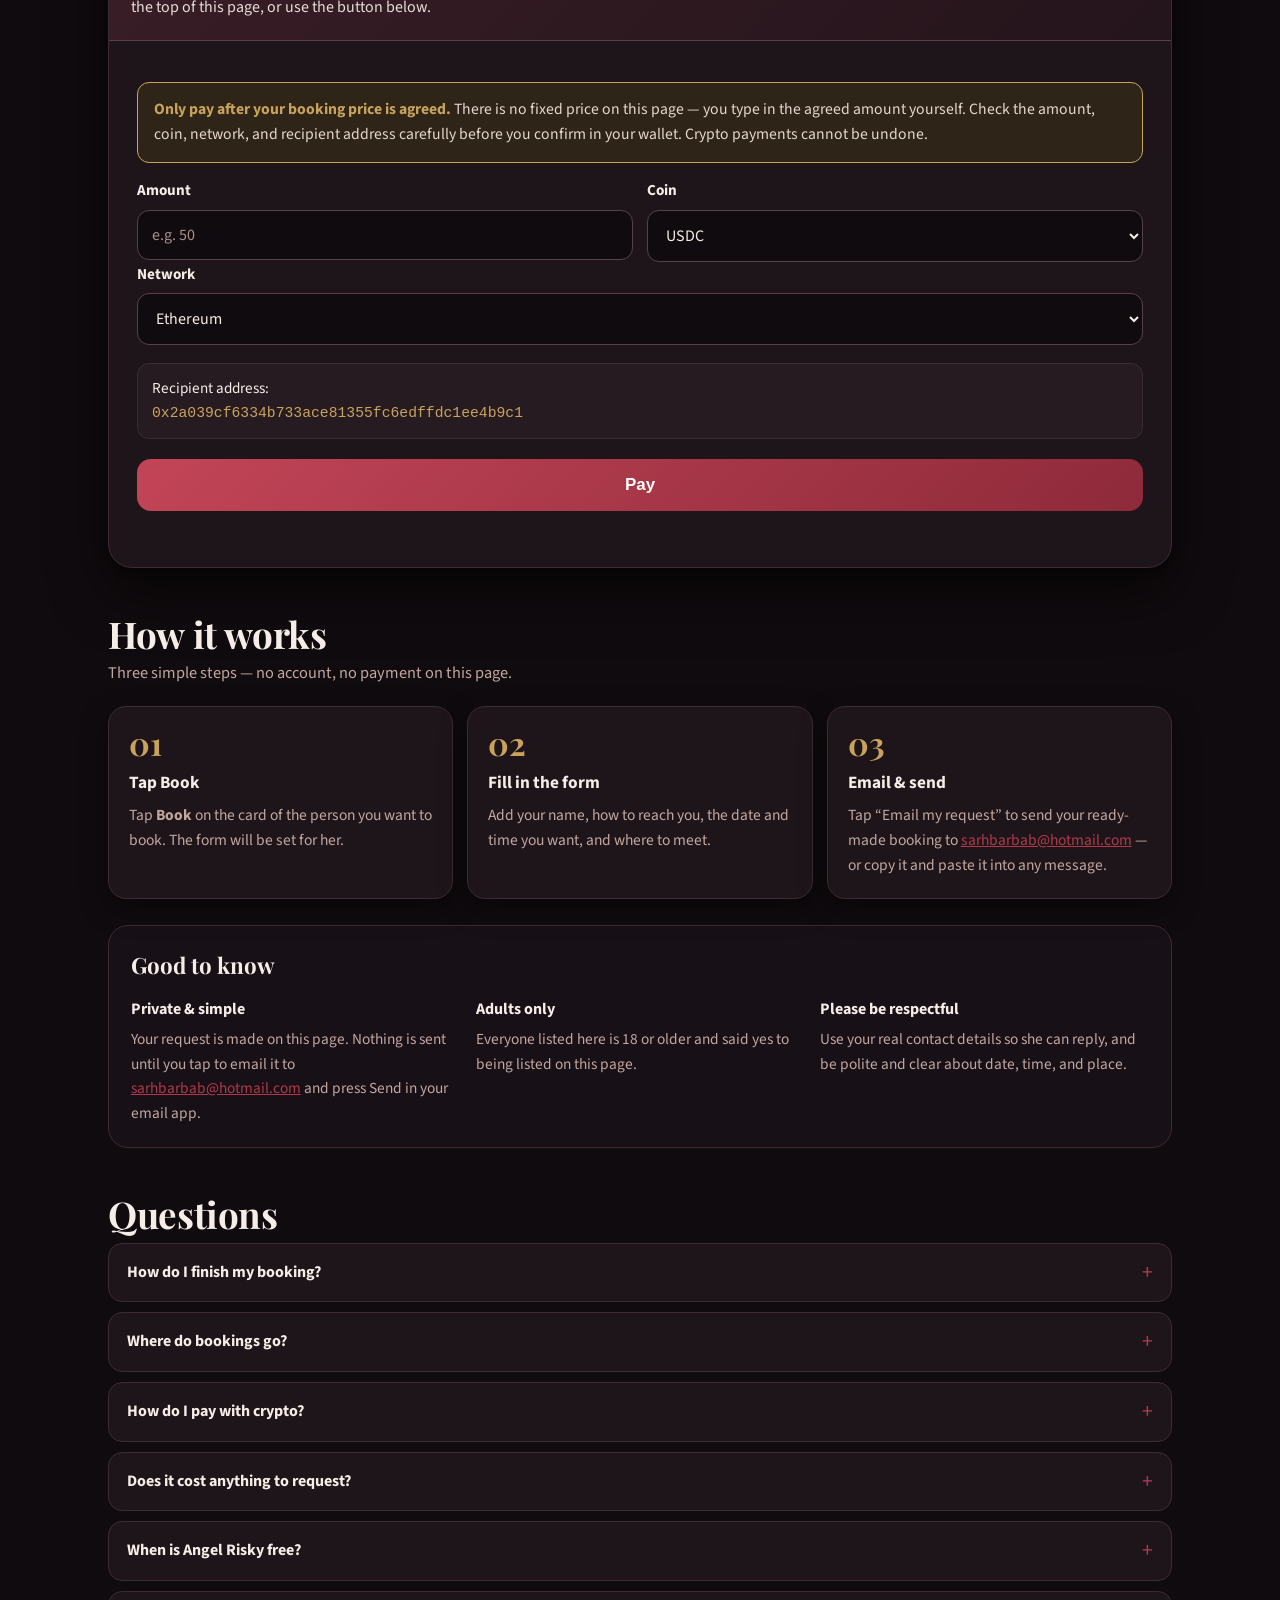
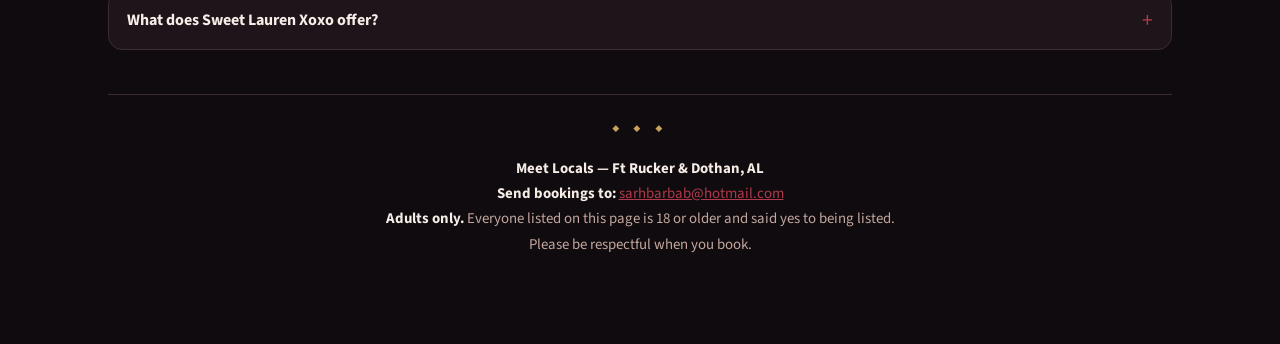
==== commit 503d4d20: "Strip EXIF metadata from profile photos" ====
--- a/index.html
+++ b/index.html
@@ -379,7 +379,7 @@
     <div class="profiles">
       <article class="card" aria-label="Angel Risky profile">
         <div class="photo-wrap">
-          <img src="[data-uri]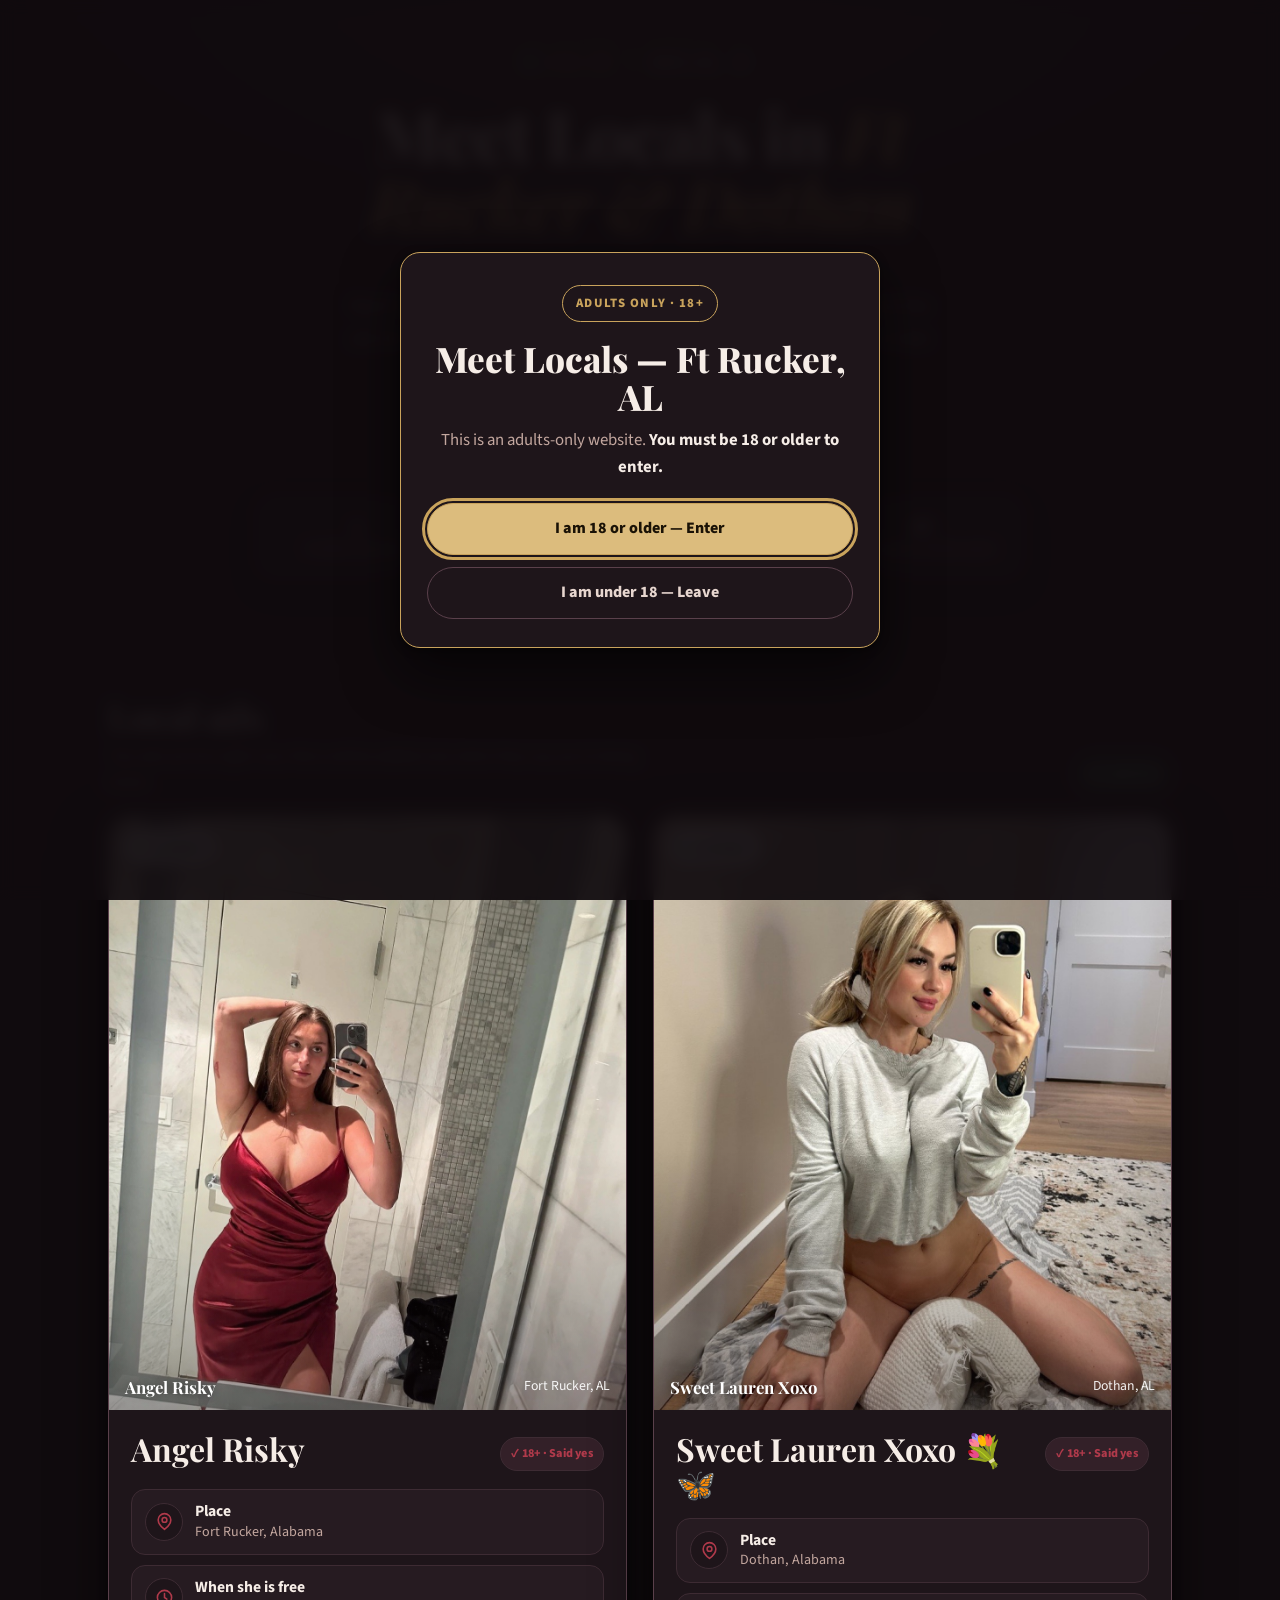
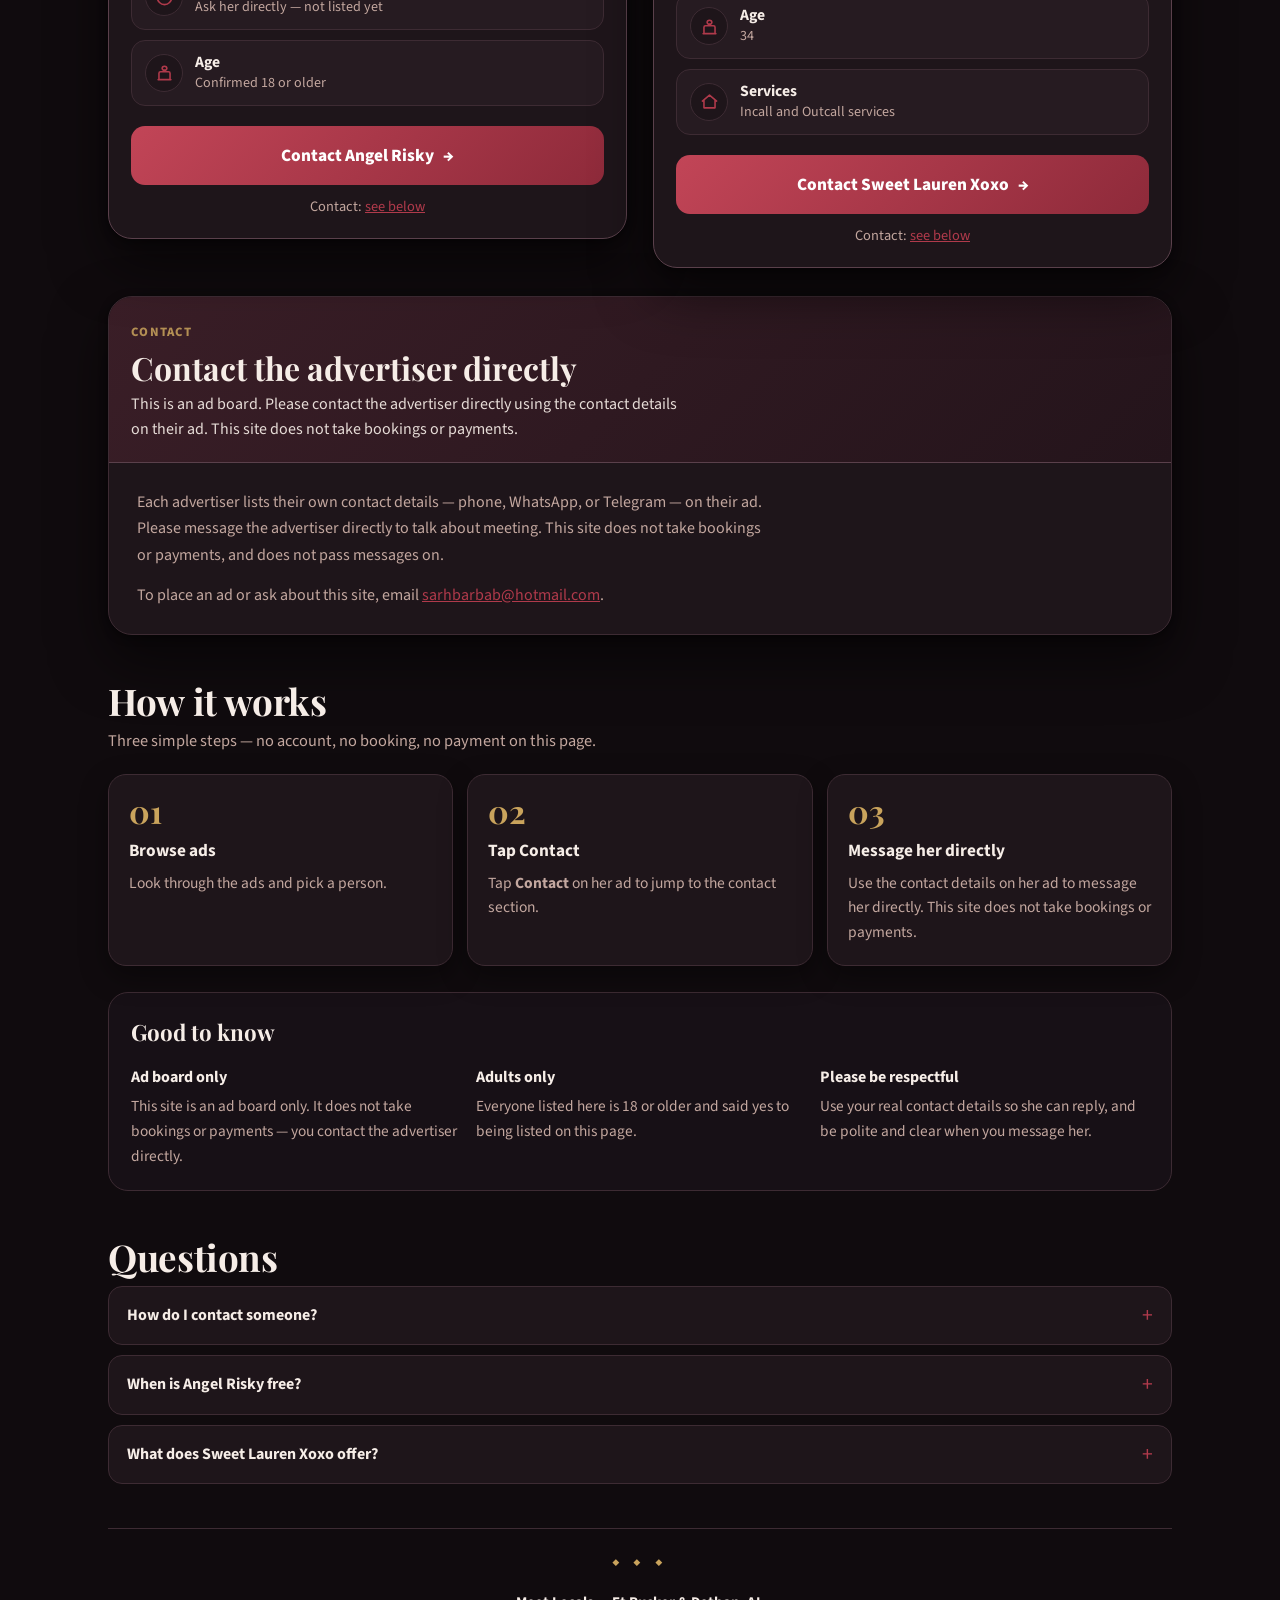
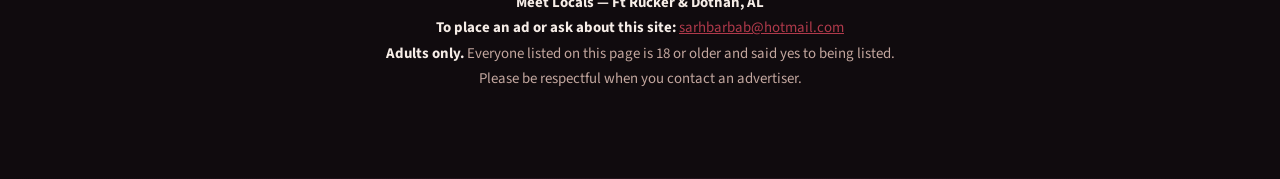
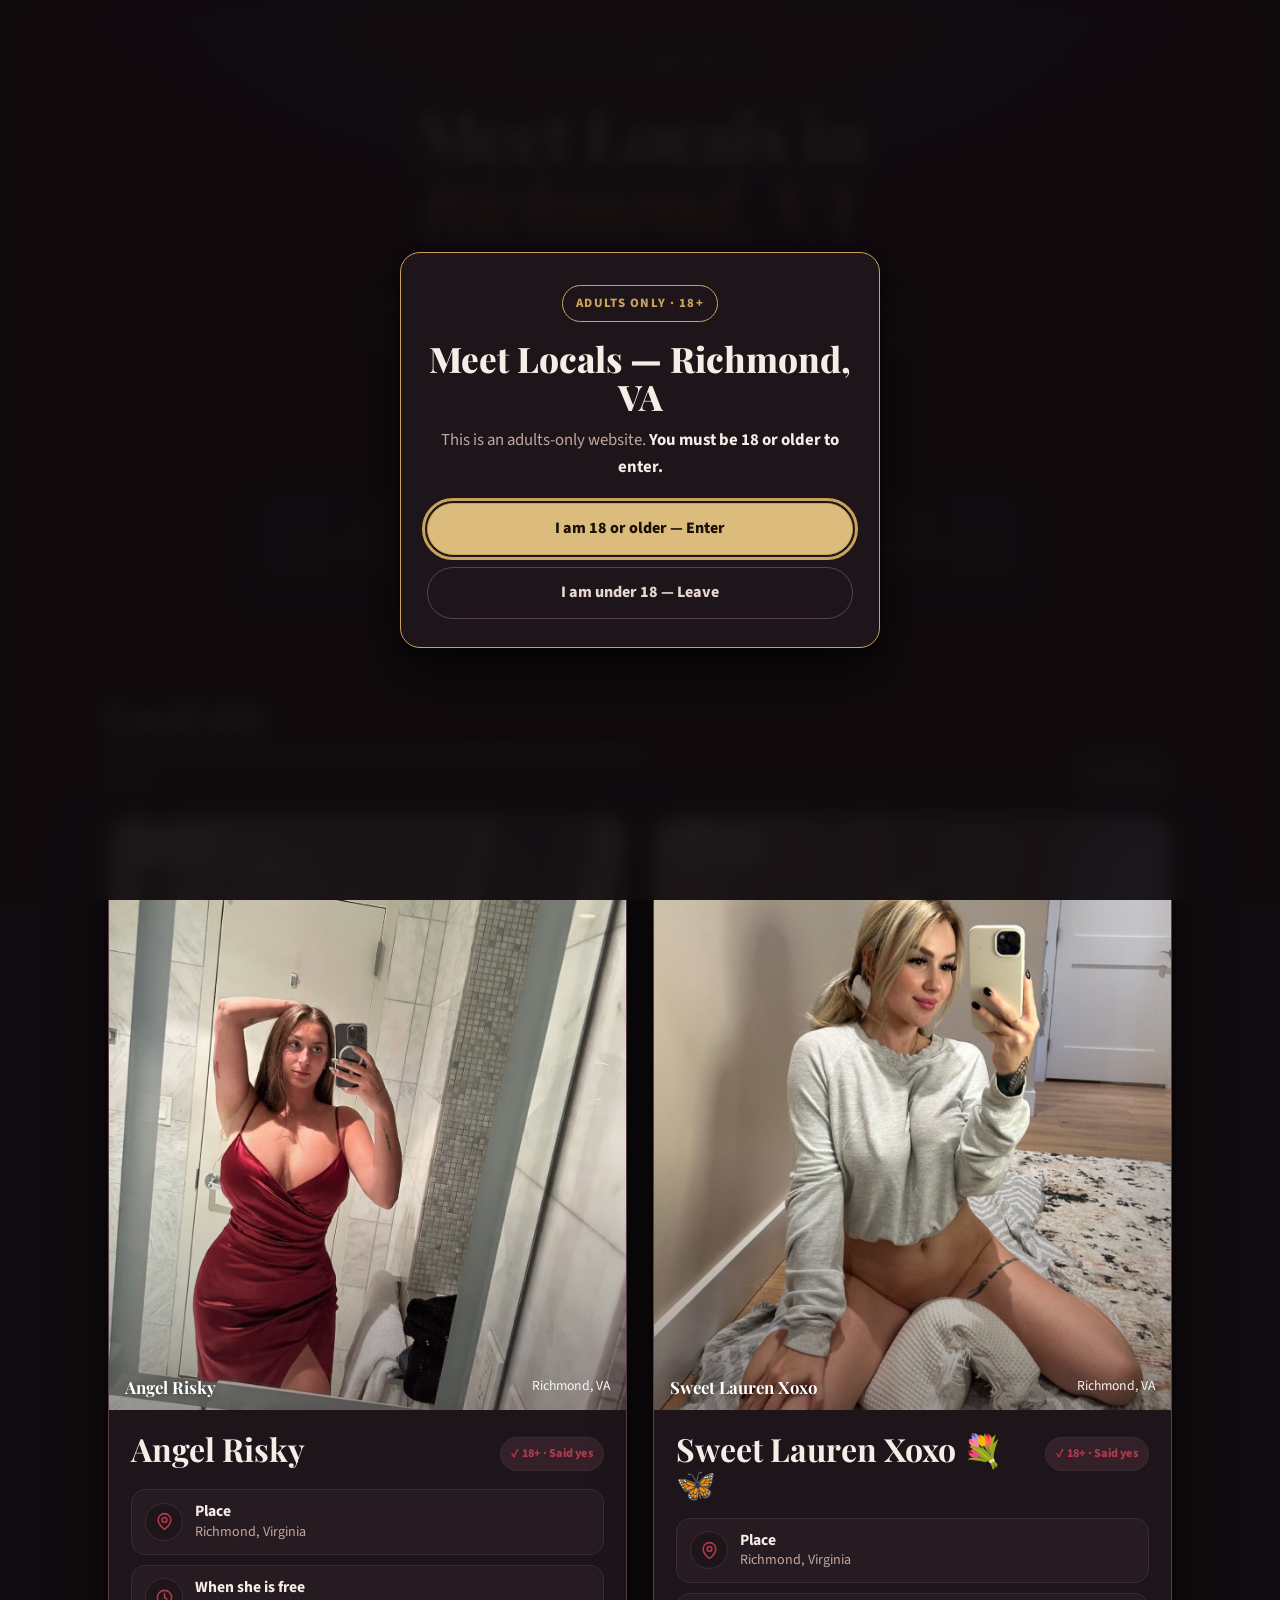
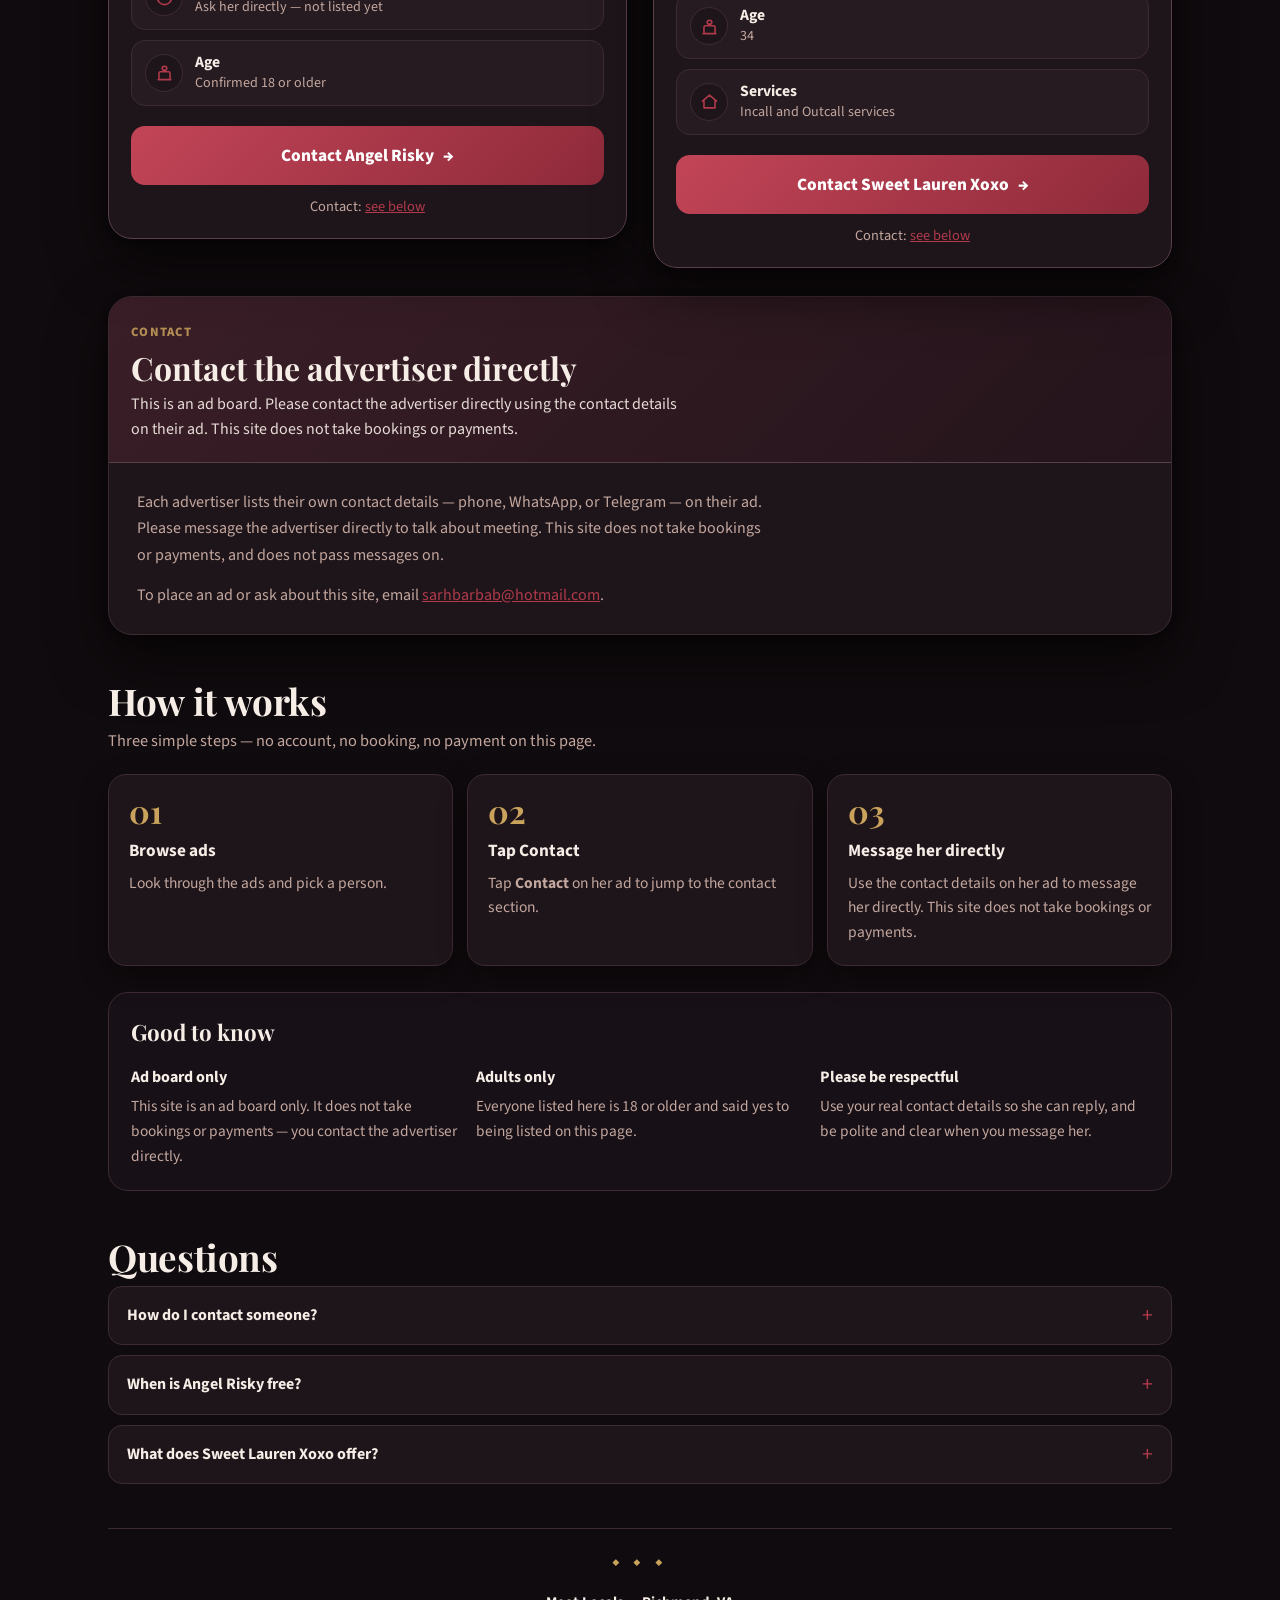
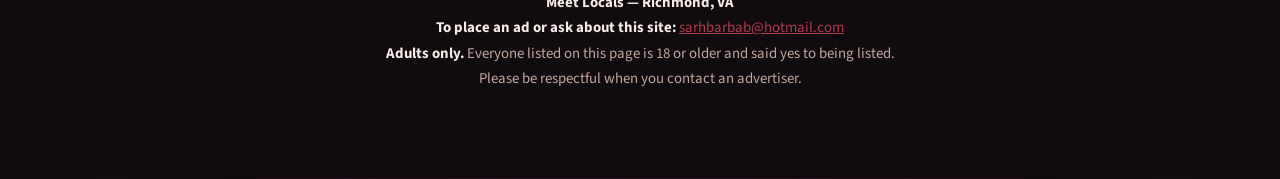
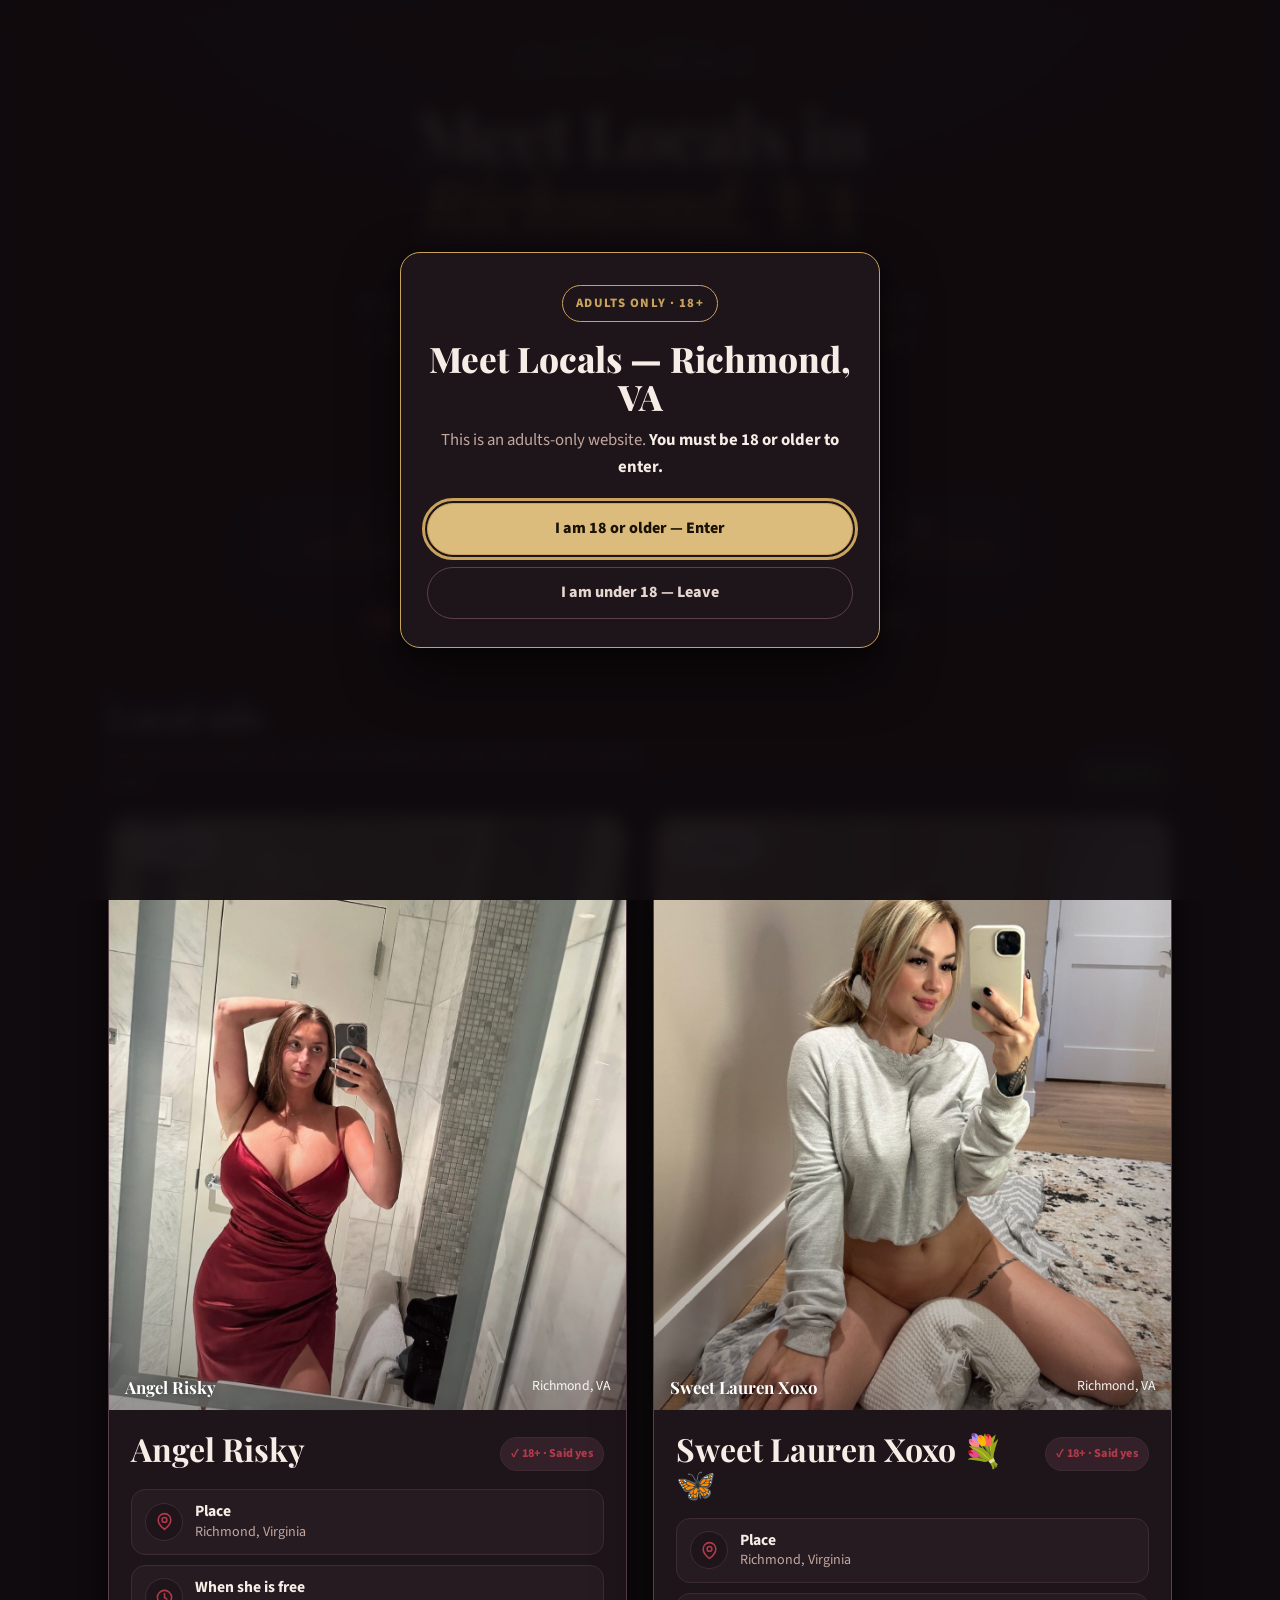
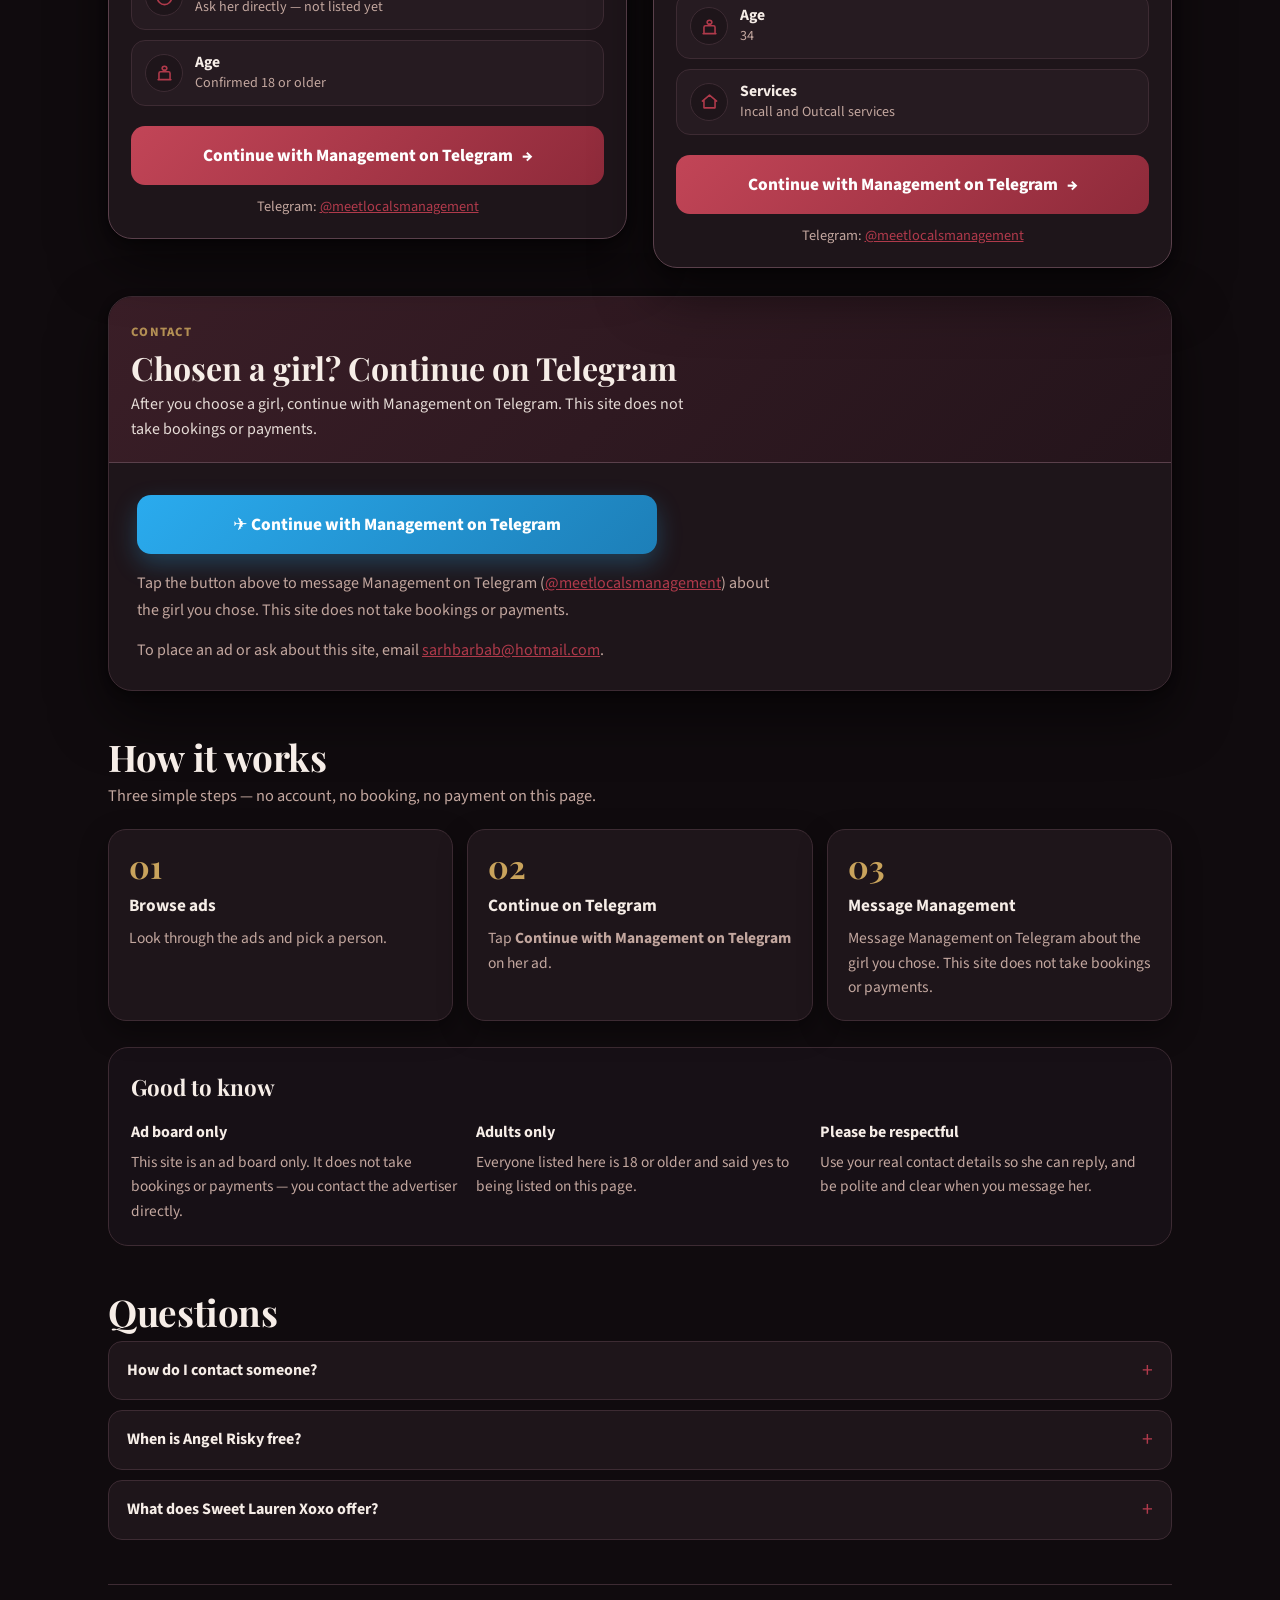
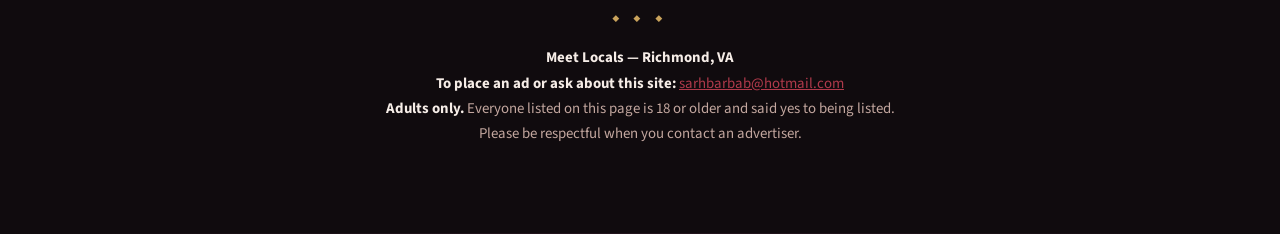
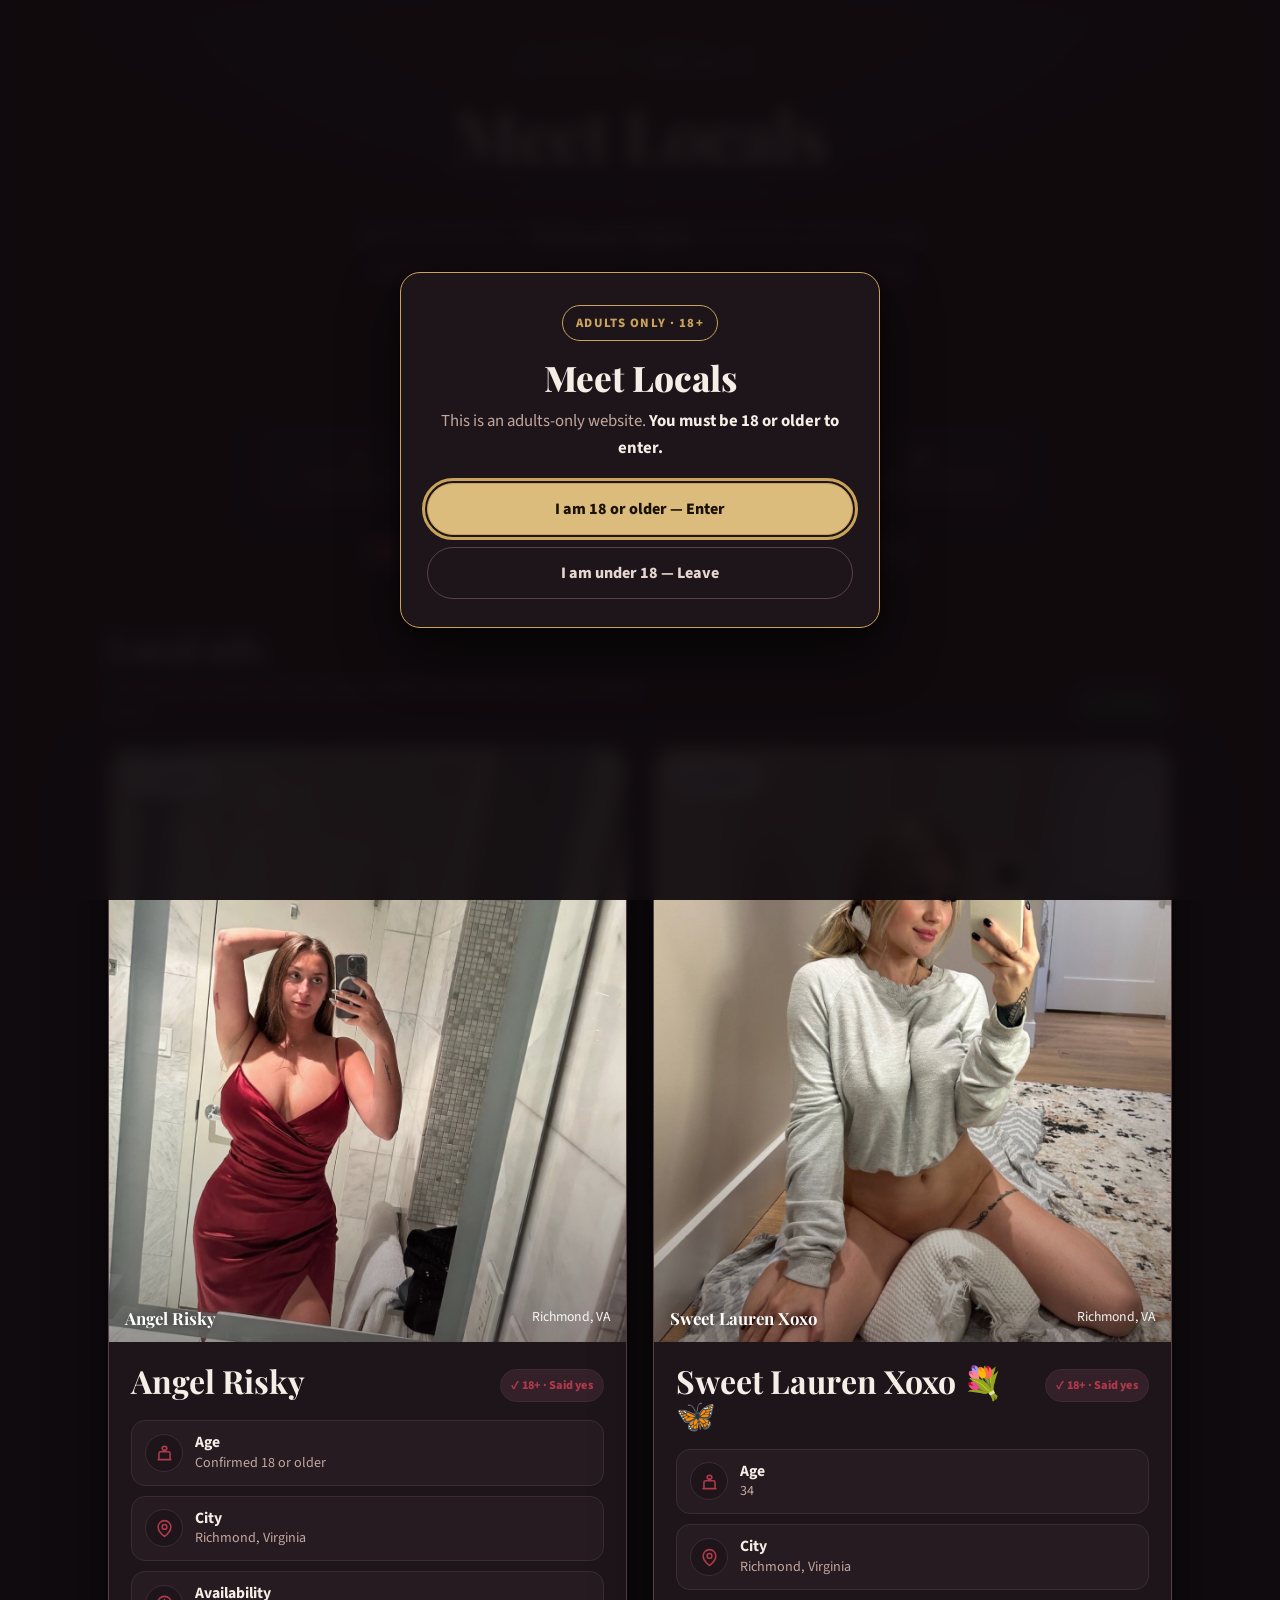
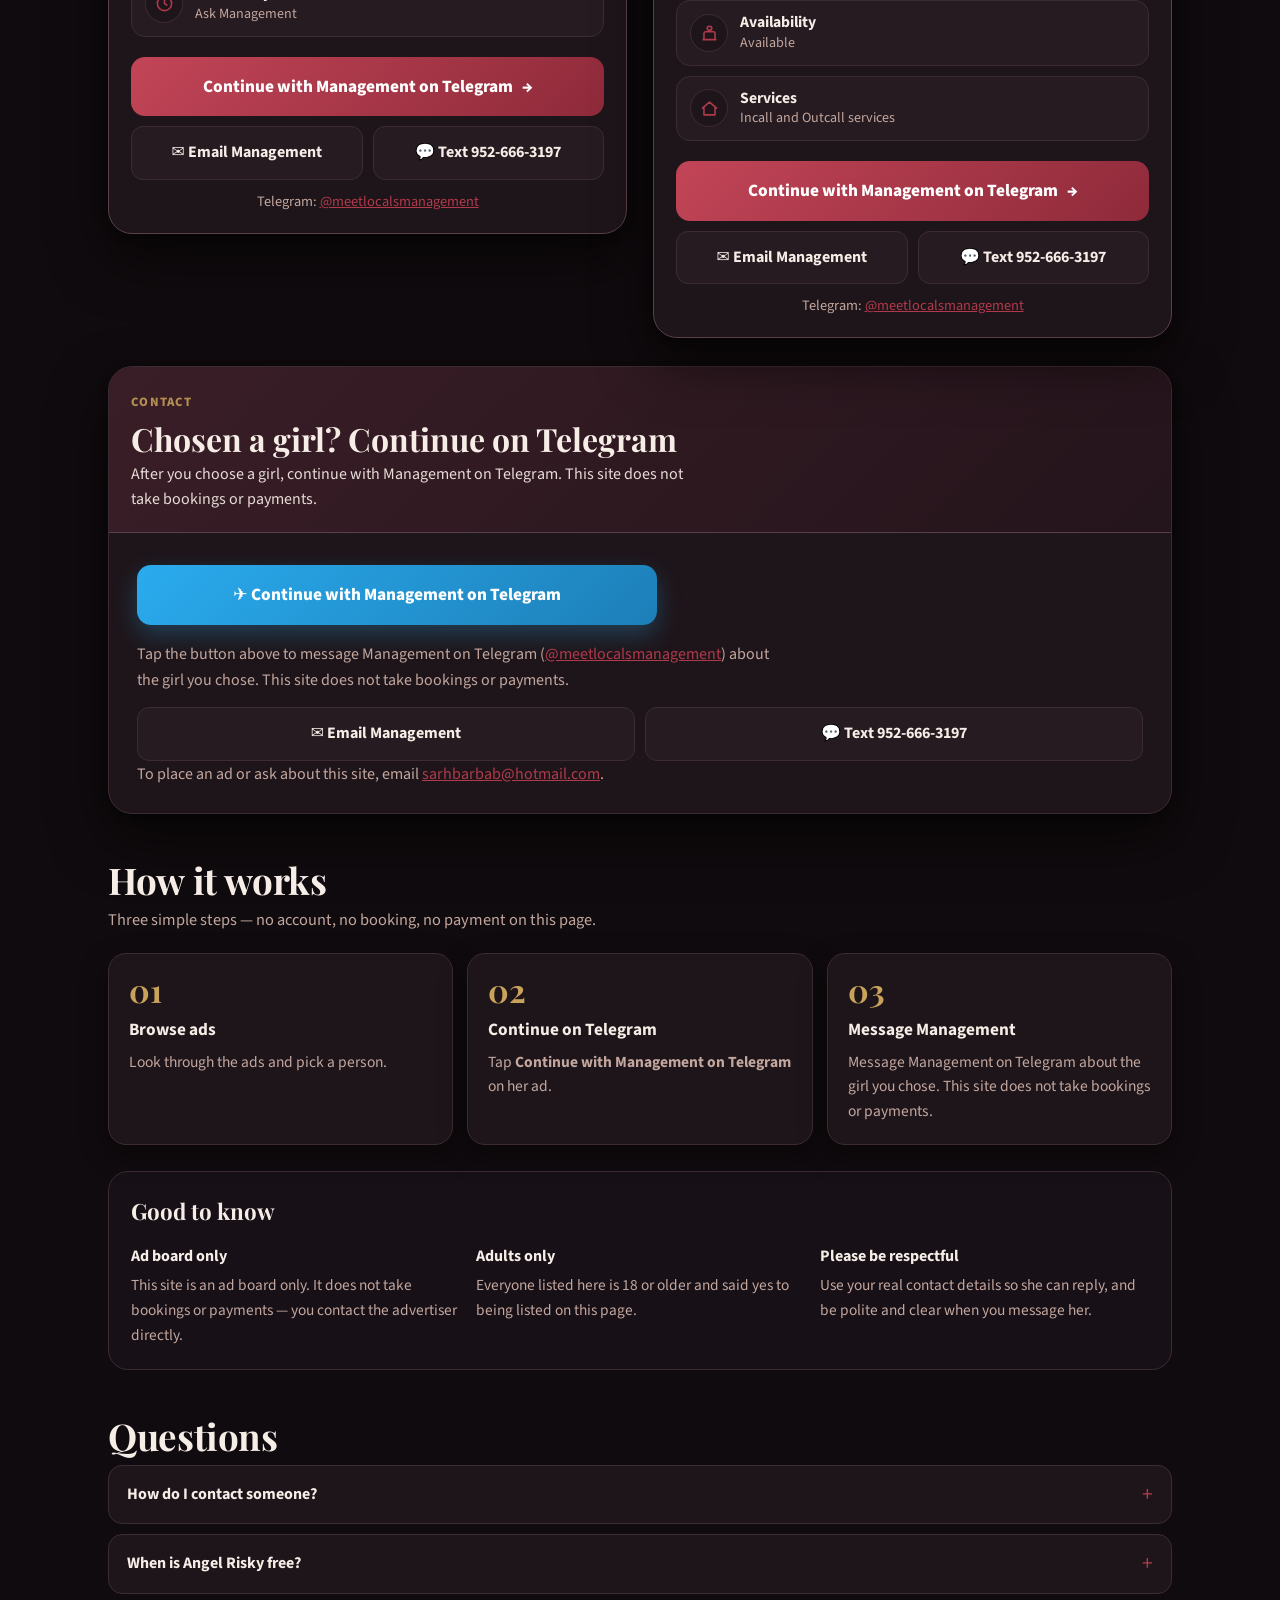
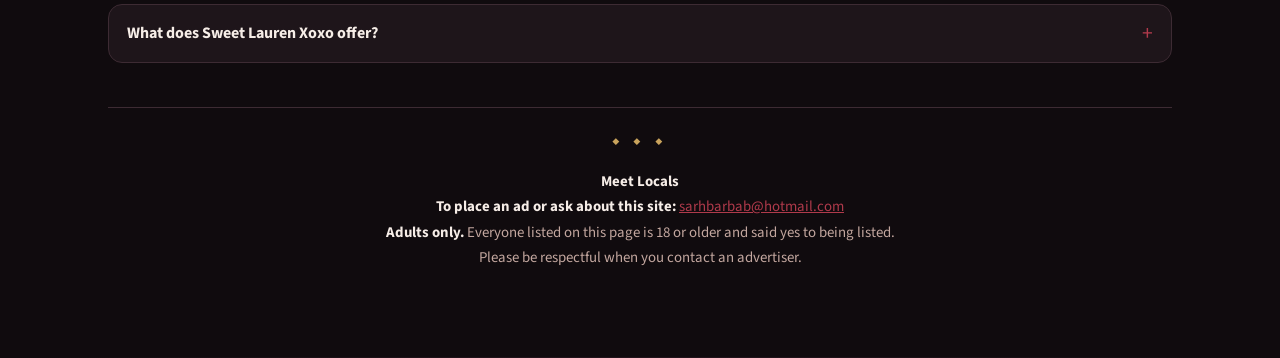
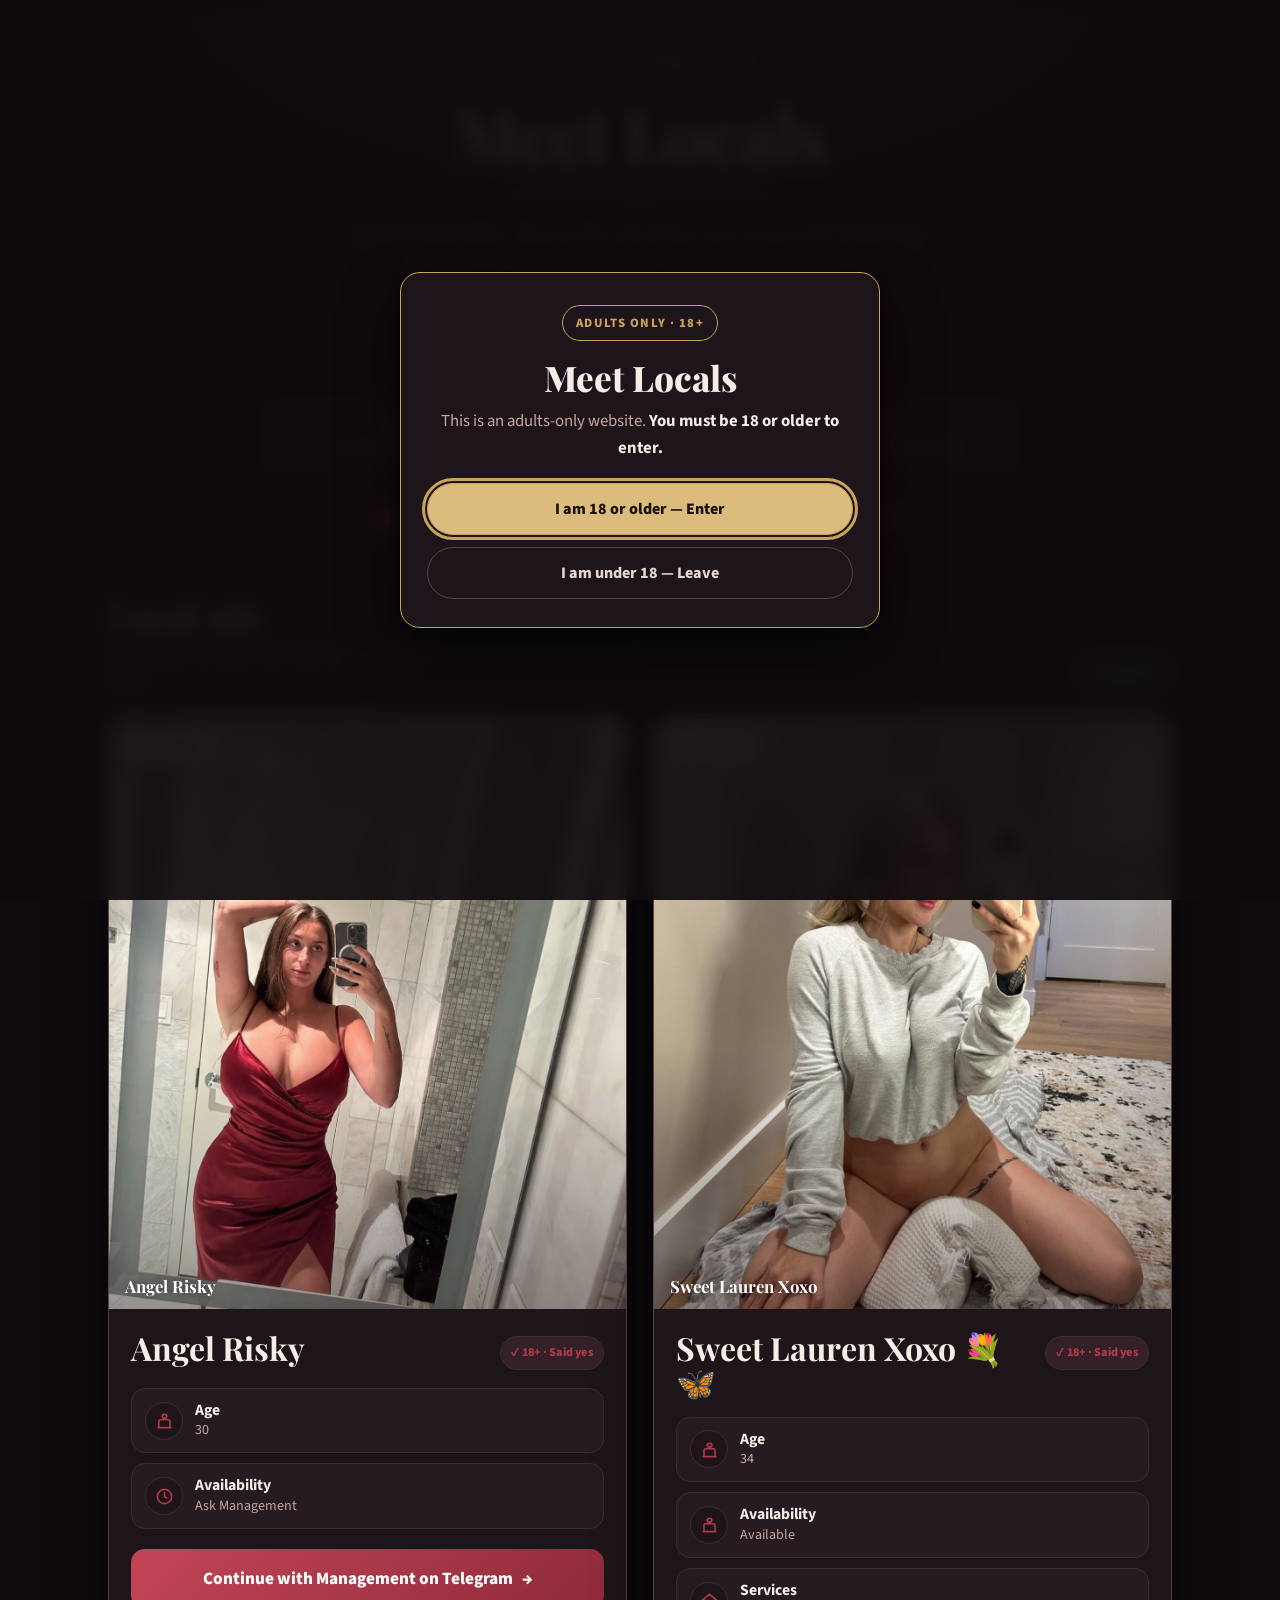
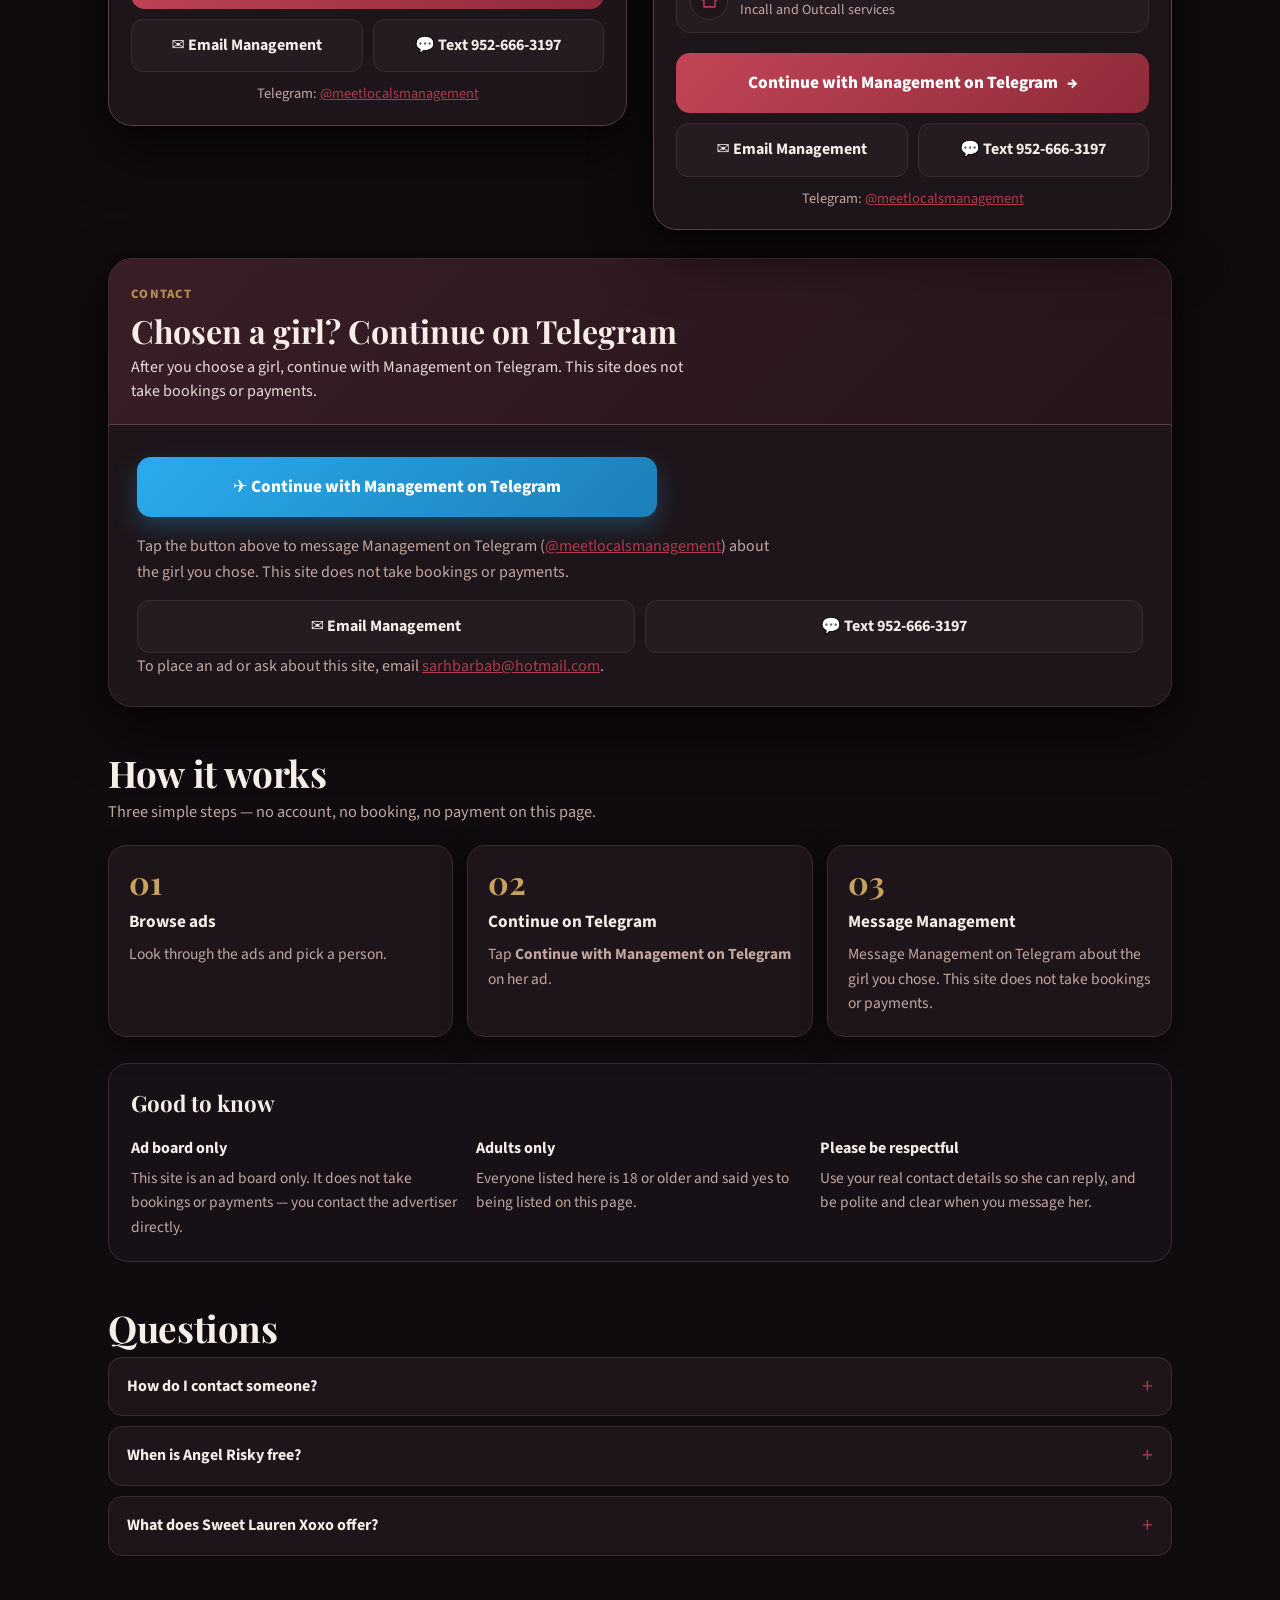
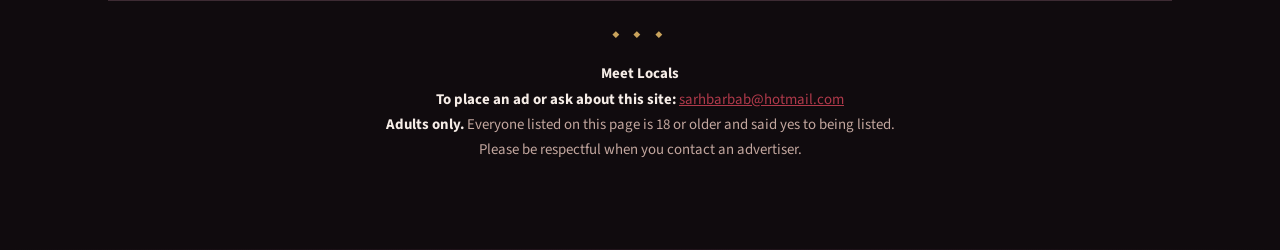
